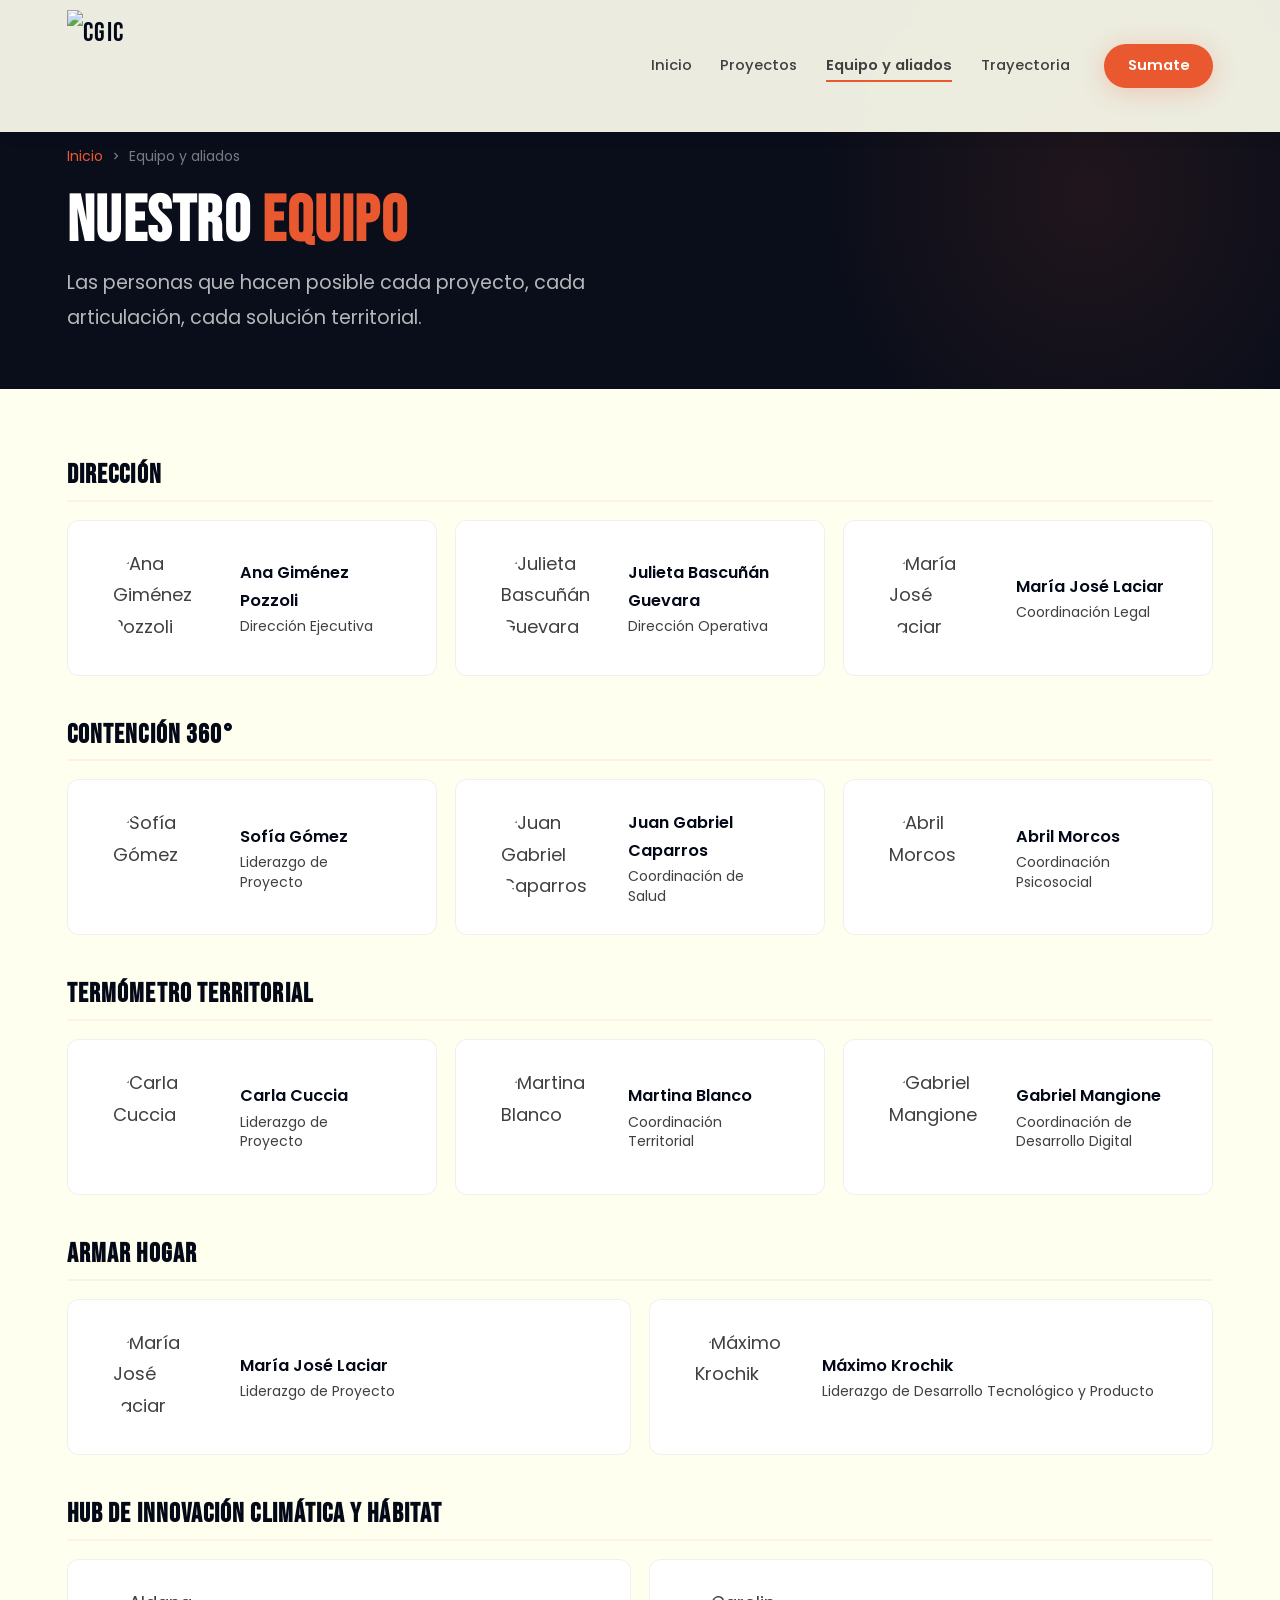
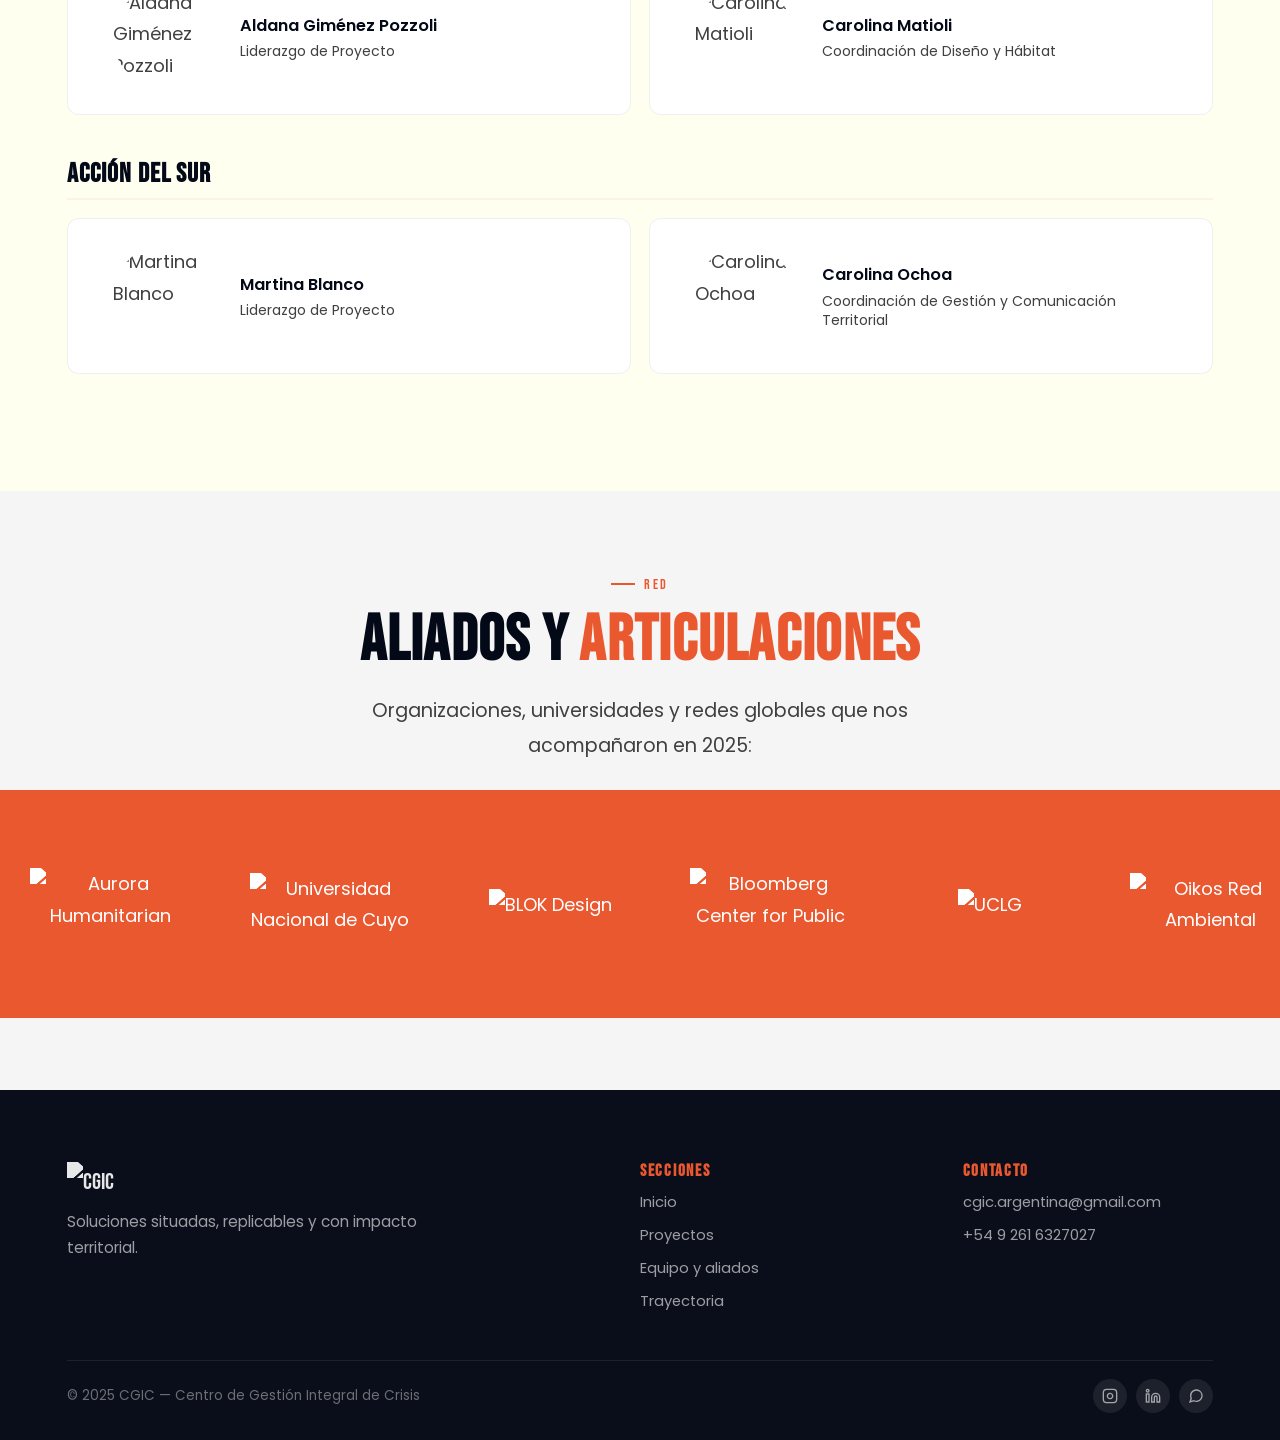
==== equipo.html @ e369bd35 "Add files via upload" ====
<!DOCTYPE html>
<html lang="es">
<head>
  <meta charset="UTF-8">
  <meta name="viewport" content="width=device-width, initial-scale=1.0">
  <title>Equipo y aliados — CGIC</title>
  <meta name="description" content="Conocé al equipo y los aliados del Centro de Gestión Integral de Crisis.">
  <link rel="preconnect" href="https://fonts.googleapis.com">
  <link rel="preconnect" href="https://fonts.gstatic.com" crossorigin>
  <link href="https://fonts.googleapis.com/css2?family=Bebas+Neue&family=Poppins:wght@300;400;500;600;700&display=swap" rel="stylesheet">
  <link rel="stylesheet" href="styles.css">
  <link rel="icon" type="image/png" href="images/Logos -20260402T213253Z-3-001/Logos /Logo CGIC.png">
</head>
<body>
  <div class="preloader" id="preloader"><div class="preloader__spinner"></div></div>
  <div class="mobile-overlay" id="mobile-overlay"></div>

  <!-- NAVBAR -->
  <nav class="navbar scrolled" id="navbar">
    <div class="container navbar__inner">
      <a href="index.html" class="navbar__logo"><img src="images/logo-cgic.png" alt="CGIC" class="navbar__logo-img"></a>
      <div class="navbar__links" id="nav-links">
        <a href="index.html" class="navbar__link">Inicio</a>
        <a href="proyectos.html" class="navbar__link">Proyectos</a>
        <a href="equipo.html" class="navbar__link navbar__link--active">Equipo y aliados</a>
        <a href="trayectoria.html" class="navbar__link">Trayectoria</a>
        <a href="index.html#contacto" class="btn btn--primary btn--sm navbar__cta">Sumate</a>
      </div>
      <button class="navbar__toggle" id="nav-toggle" aria-label="Menú"><span></span><span></span><span></span></button>
    </div>
  </nav>

  <!-- PAGE HERO -->
  <section class="page-hero">
    <div class="container">
      <div class="breadcrumb">
        <a href="index.html">Inicio</a>
        <svg width="12" height="12" viewBox="0 0 24 24" fill="none" stroke="currentColor" stroke-width="2.5"><polyline points="9 18 15 12 9 6"/></svg>
        <span>Equipo y aliados</span>
      </div>
      <h1>Nuestro <span class="accent">equipo</span></h1>
      <p>Las personas que hacen posible cada proyecto, cada articulación, cada solución territorial.</p>
    </div>
  </section>

  <!-- TEAM -->
  <section class="section--compact">
    <div class="container">

      <!-- Dirección -->
      <div class="team-section__group reveal">
        <h3 class="team-section__group-title">Dirección</h3>
        <div class="team-grid">
          <div class="team-card">
            <img src="images/Personas CGIC/Ana GImenez Pozzoli.png" alt="Ana Giménez Pozzoli" class="team-card__photo">
            <div><div class="team-card__name">Ana Giménez Pozzoli</div><div class="team-card__role">Dirección Ejecutiva</div></div>
          </div>
          <div class="team-card">
            <img src="images/Personas CGIC/Julieta Bascuñán.png" alt="Julieta Bascuñán Guevara" class="team-card__photo">
            <div><div class="team-card__name">Julieta Bascuñán Guevara</div><div class="team-card__role">Dirección Operativa</div></div>
          </div>
          <div class="team-card">
            <img src="images/Personas CGIC/María José Laciar.png" alt="María José Laciar" class="team-card__photo">
            <div><div class="team-card__name">María José Laciar</div><div class="team-card__role">Coordinación Legal</div></div>
          </div>
        </div>
      </div>

      <!-- Contención 360° -->
      <div class="team-section__group reveal">
        <h3 class="team-section__group-title">Contención 360°</h3>
        <div class="team-grid">
          <div class="team-card">
            <img src="images/Personas CGIC/Sofía Gomez.png" alt="Sofía Gómez" class="team-card__photo">
            <div><div class="team-card__name">Sofía Gómez</div><div class="team-card__role">Liderazgo de Proyecto</div></div>
          </div>
          <div class="team-card">
            <img src="images/Personas CGIC/Juan Gabriel Caparros.png" alt="Juan Gabriel Caparros" class="team-card__photo">
            <div><div class="team-card__name">Juan Gabriel Caparros</div><div class="team-card__role">Coordinación de Salud</div></div>
          </div>
          <div class="team-card">
            <img src="images/Personas CGIC/Abril Morcos.png" alt="Abril Morcos" class="team-card__photo">
            <div><div class="team-card__name">Abril Morcos</div><div class="team-card__role">Coordinación Psicosocial</div></div>
          </div>
        </div>
      </div>

      <!-- Termómetro territorial -->
      <div class="team-section__group reveal">
        <h3 class="team-section__group-title">Termómetro territorial</h3>
        <div class="team-grid">
          <div class="team-card">
            <img src="images/Personas CGIC/Carla Cuccia.png" alt="Carla Cuccia" class="team-card__photo">
            <div><div class="team-card__name">Carla Cuccia</div><div class="team-card__role">Liderazgo de Proyecto</div></div>
          </div>
          <div class="team-card">
            <img src="images/Personas CGIC/Martina Blanco.png" alt="Martina Blanco" class="team-card__photo">
            <div><div class="team-card__name">Martina Blanco</div><div class="team-card__role">Coordinación Territorial</div></div>
          </div>
          <div class="team-card">
            <img src="images/Personas CGIC/Gabriel Mangione.png" alt="Gabriel Mangione" class="team-card__photo">
            <div><div class="team-card__name">Gabriel Mangione</div><div class="team-card__role">Coordinación de Desarrollo Digital</div></div>
          </div>
        </div>
      </div>

      <!-- Armar hogar -->
      <div class="team-section__group reveal">
        <h3 class="team-section__group-title">Armar hogar</h3>
        <div class="team-grid">
          <div class="team-card">
            <img src="images/Personas CGIC/María José Laciar.png" alt="María José Laciar" class="team-card__photo">
            <div><div class="team-card__name">María José Laciar</div><div class="team-card__role">Liderazgo de Proyecto</div></div>
          </div>
          <div class="team-card">
            <img src="images/Personas CGIC/Máximo Krochik.png" alt="Máximo Krochik" class="team-card__photo">
            <div><div class="team-card__name">Máximo Krochik</div><div class="team-card__role">Liderazgo de Desarrollo Tecnológico y Producto</div></div>
          </div>
        </div>
      </div>

      <!-- Hub de Innovación -->
      <div class="team-section__group reveal">
        <h3 class="team-section__group-title">Hub de Innovación Climática y Hábitat</h3>
        <div class="team-grid">
          <div class="team-card">
            <img src="images/Personas CGIC/Aldana Gimenez.png" alt="Aldana Giménez Pozzoli" class="team-card__photo">
            <div><div class="team-card__name">Aldana Giménez Pozzoli</div><div class="team-card__role">Liderazgo de Proyecto</div></div>
          </div>
          <div class="team-card">
            <img src="images/Personas CGIC/Carolina Matioli.png" alt="Carolina Matioli" class="team-card__photo">
            <div><div class="team-card__name">Carolina Matioli</div><div class="team-card__role">Coordinación de Diseño y Hábitat</div></div>
          </div>
        </div>
      </div>

      <!-- Acción del Sur -->
      <div class="team-section__group reveal">
        <h3 class="team-section__group-title">Acción del Sur</h3>
        <div class="team-grid">
          <div class="team-card">
            <img src="images/Personas CGIC/Martina Blanco.png" alt="Martina Blanco" class="team-card__photo">
            <div><div class="team-card__name">Martina Blanco</div><div class="team-card__role">Liderazgo de Proyecto</div></div>
          </div>
          <div class="team-card">
            <img src="images/Personas CGIC/Carolina Ochoa.png" alt="Carolina Ochoa" class="team-card__photo">
            <div><div class="team-card__name">Carolina Ochoa</div><div class="team-card__role">Coordinación de Gestión y Comunicación Territorial</div></div>
          </div>
        </div>
      </div>
    </div>
  </section>

  <!-- ALLIES -->
  <section class="section--compact section--alt" style="overflow-x: hidden;">
    <div class="container">
      <div class="text-center reveal" style="margin-bottom:var(--space-md)">
        <span class="section-label">Red</span>
        <h2 class="section-title mx-auto">Aliados y <span class="accent">articulaciones</span></h2>
        <p class="section-subtitle mx-auto">Organizaciones, universidades y redes globales que nos acompañaron en 2025:</p>
      </div>
    </div>
    <div class="allies-slider-container">
        <div class="allies-slider-track">
          <!-- ORIGINAL SET -->
          <div class="ally-card">
            <img src="images/org-aurora.png" alt="Aurora Humanitarian Initiative" class="ally-card__logo">
            <span class="ally-card__name">Aurora Humanitarian Initiative</span>
          </div>
          <div class="ally-card">
            <img src="images/org-uncuyo.png" alt="Universidad Nacional de Cuyo" class="ally-card__logo">
            <span class="ally-card__name">UNCUYO</span>
          </div>
          <div class="ally-card">
            <img src="images/org-blok.png" alt="BLOK Design" class="ally-card__logo">
            <span class="ally-card__name">BLOK Design</span>
          </div>
          <div class="ally-card">
            <img src="images/org-bloomberg.png" alt="Bloomberg Center for Public Innovation" class="ally-card__logo">
            <span class="ally-card__name">Bloomberg Center</span>
          </div>
          <div class="ally-card">
            <img src="images/org-uclg.png" alt="UCLG" class="ally-card__logo">
            <span class="ally-card__name">UCLG</span>
          </div>
          <div class="ally-card">
            <img src="images/org-oikos.png" alt="Oikos Red Ambiental" class="ally-card__logo">
            <span class="ally-card__name">Oikos Red Ambiental</span>
          </div>
          <div class="ally-card">
            <img src="images/org-lupa.png" alt="Fundación Lupa" class="ally-card__logo">
            <span class="ally-card__name">Fundación Lupa</span>
          </div>
          <div class="ally-card">
            <img src="images/org-extrabrut.png" alt="Grupo ExtraBrut" class="ally-card__logo">
            <span class="ally-card__name">Grupo ExtraBrut</span>
          </div>
          <div class="ally-card">
            <img src="images/org-steel.png" alt="Escuela de Steel Framing" class="ally-card__logo">
            <span class="ally-card__name">Escuela de Steel Framing</span>
          </div>
          <div class="ally-card">
            <img src="images/org-lujan.png" alt="Luján Sustentable" class="ally-card__logo">
            <span class="ally-card__name">Luján Sustentable</span>
          </div>
          <div class="ally-card">
            <img src="images/org-asuntos-del-sur.png" alt="Asuntos del Sur" class="ally-card__logo">
            <span class="ally-card__name">Asuntos del Sur</span>
          </div>
          <div class="ally-card">
            <img src="images/org-uncongreso.png" alt="Universidad de Congreso" class="ally-card__logo">
            <span class="ally-card__name">Universidad de Congreso</span>
          </div>
          <!-- DUPLICATED SET FOR SEAMLESS SCROLL -->
          <div class="ally-card">
            <img src="images/org-aurora.png" alt="Aurora Humanitarian Initiative" class="ally-card__logo">
            <span class="ally-card__name">Aurora Humanitarian Initiative</span>
          </div>
          <div class="ally-card">
            <img src="images/org-uncuyo.png" alt="Universidad Nacional de Cuyo" class="ally-card__logo">
            <span class="ally-card__name">UNCUYO</span>
          </div>
          <div class="ally-card">
            <img src="images/org-blok.png" alt="BLOK Design" class="ally-card__logo">
            <span class="ally-card__name">BLOK Design</span>
          </div>
          <div class="ally-card">
            <img src="images/org-bloomberg.png" alt="Bloomberg Center for Public Innovation" class="ally-card__logo">
            <span class="ally-card__name">Bloomberg Center</span>
          </div>
          <div class="ally-card">
            <img src="images/org-uclg.png" alt="UCLG" class="ally-card__logo">
            <span class="ally-card__name">UCLG</span>
          </div>
          <div class="ally-card">
            <img src="images/org-oikos.png" alt="Oikos Red Ambiental" class="ally-card__logo">
            <span class="ally-card__name">Oikos Red Ambiental</span>
          </div>
          <div class="ally-card">
            <img src="images/org-lupa.png" alt="Fundación Lupa" class="ally-card__logo">
            <span class="ally-card__name">Fundación Lupa</span>
          </div>
          <div class="ally-card">
            <img src="images/org-extrabrut.png" alt="Grupo ExtraBrut" class="ally-card__logo">
            <span class="ally-card__name">Grupo ExtraBrut</span>
          </div>
          <div class="ally-card">
            <img src="images/org-steel.png" alt="Escuela de Steel Framing" class="ally-card__logo">
            <span class="ally-card__name">Escuela de Steel Framing</span>
          </div>
          <div class="ally-card">
            <img src="images/org-lujan.png" alt="Luján Sustentable" class="ally-card__logo">
            <span class="ally-card__name">Luján Sustentable</span>
          </div>
          <div class="ally-card">
            <img src="images/org-asuntos-del-sur.png" alt="Asuntos del Sur" class="ally-card__logo">
            <span class="ally-card__name">Asuntos del Sur</span>
          </div>
          <div class="ally-card">
            <img src="images/org-uncongreso.png" alt="Universidad de Congreso" class="ally-card__logo">
            <span class="ally-card__name">Universidad de Congreso</span>
          </div>
        </div>
      </div>
  </section>

  <!-- FOOTER -->
  <footer class="footer">
    <div class="container">
      <div class="footer__inner">
        <div class="footer__brand">
          <div class="footer__logo"><img src="images/logo-cgic.png" alt="CGIC" class="footer__logo-img"></div>
          <p class="footer__tagline">Soluciones situadas, replicables y con impacto territorial.</p>
        </div>
        <div>
          <h4 class="footer__section-title">Secciones</h4>
          <div class="footer__links">
            <a href="index.html" class="footer__link">Inicio</a>
            <a href="proyectos.html" class="footer__link">Proyectos</a>
            <a href="equipo.html" class="footer__link">Equipo y aliados</a>
            <a href="trayectoria.html" class="footer__link">Trayectoria</a>
          </div>
        </div>
        <div>
          <h4 class="footer__section-title">Contacto</h4>
          <div class="footer__links">
            <a href="mailto:cgic.argentina@gmail.com" class="footer__link">cgic.argentina@gmail.com</a>
            <a href="https://wa.me/5492616327027" class="footer__link">+54 9 261 6327027</a>
          </div>
        </div>
      </div>
      <div class="footer__bottom">
        <p>© 2025 CGIC — Centro de Gestión Integral de Crisis</p>
        <div class="footer__socials">
          <a href="https://www.instagram.com/cgic.argentina/" target="_blank" rel="noopener" class="footer__social" aria-label="Instagram"><svg width="16" height="16" viewBox="0 0 24 24" fill="none" stroke="currentColor" stroke-width="2"><rect x="2" y="2" width="20" height="20" rx="5"/><path d="M16 11.37A4 4 0 1 1 12.63 8 4 4 0 0 1 16 11.37z"/><line x1="17.5" y1="6.5" x2="17.51" y2="6.5"/></svg></a>
          <a href="https://linkedin.com/company/centro-de-gestion-integral-de-crisis-cgic" target="_blank" rel="noopener" class="footer__social" aria-label="LinkedIn"><svg width="16" height="16" viewBox="0 0 24 24" fill="none" stroke="currentColor" stroke-width="2"><path d="M16 8a6 6 0 0 1 6 6v7h-4v-7a2 2 0 0 0-4 0v7h-4v-7a6 6 0 0 1 6-6z"/><rect x="2" y="9" width="4" height="12"/><circle cx="4" cy="4" r="2"/></svg></a>
          <a href="https://wa.me/5492616327027" target="_blank" rel="noopener" class="footer__social" aria-label="WhatsApp"><svg width="16" height="16" viewBox="0 0 24 24" fill="none" stroke="currentColor" stroke-width="2"><path d="M21 11.5a8.38 8.38 0 0 1-.9 3.8 8.5 8.5 0 0 1-7.6 4.7 8.38 8.38 0 0 1-3.8-.9L3 21l1.9-5.7a8.38 8.38 0 0 1-.9-3.8 8.5 8.5 0 0 1 4.7-7.6 8.38 8.38 0 0 1 3.8-.9h.5a8.48 8.48 0 0 1 8 8v.5z"/></svg></a>
        </div>
      </div>
    </div>
  </footer>

  <button class="back-to-top" id="back-to-top" aria-label="Volver arriba"><svg width="18" height="18" viewBox="0 0 24 24" fill="none" stroke="currentColor" stroke-width="2.5"><polyline points="18 15 12 9 6 15"/></svg></button>
  <script src="scripts.js"></script>
</body>
</html>
---- styles.css ----
/* ============================================
   CGIC — Centro de Gestión Integral de Crisis
   v2 — Compact Multi-Page Design System
   ============================================ */

/* ---------- Custom Properties ---------- */
:root {
  --color-bg: #fffff0;
  --color-bg-sub: #f5f5f5;
  --color-orange: #ea5830;
  --color-title: #040918;
  --color-text: #404041;
  --color-red: #e63a1c;
  --color-dark: #0a0e1a;
  --color-white: #ffffff;
  --color-orange-light: rgba(234, 88, 48, 0.08);
  --color-orange-medium: rgba(234, 88, 48, 0.15);
  --font-heading: 'Bebas Neue', sans-serif;
  --font-body: 'Poppins', sans-serif;
  --space-xs: 0.5rem;
  --space-sm: 1rem;
  --space-md: 1.5rem;
  --space-lg: 2.5rem;
  --space-xl: 4rem;
  --space-2xl: 5rem;
  --ease: cubic-bezier(0.25, 0.46, 0.45, 0.94);
  --t-fast: 0.2s var(--ease);
  --t-base: 0.35s var(--ease);
  --t-slow: 0.6s var(--ease);
  --radius-sm: 6px;
  --radius-md: 12px;
  --radius-lg: 20px;
  --radius-full: 9999px;
  --shadow-sm: 0 2px 8px rgba(4,9,24,.06);
  --shadow-md: 0 4px 20px rgba(4,9,24,.08);
  --shadow-lg: 0 8px 40px rgba(4,9,24,.1);
  --shadow-orange: 0 4px 24px rgba(234,88,48,.25);
}

/* ---------- Reset ---------- */
*,*::before,*::after { margin:0; padding:0; box-sizing:border-box; }

html {
  scroll-behavior: smooth;
  font-size: 18px;          /* ← LARGER base */
  scroll-padding-top: 80px;
}

body {
  font-family: var(--font-body);
  color: var(--color-text);
  background: var(--color-bg);
  line-height: 1.75;
  overflow-x: hidden;
  -webkit-font-smoothing: antialiased;
}

img { max-width:100%; height:auto; display:block; }
a { text-decoration:none; color:inherit; transition: color var(--t-fast); }
ul,ol { list-style:none; }

h1,h2,h3,h4,h5,h6 {
  font-family: var(--font-heading);
  color: var(--color-title);
  line-height: 1.1;
  letter-spacing: 0.02em;
}

/* ---------- Icons (SVG inline) ---------- */
.icon {
  width: 24px;
  height: 24px;
  display: inline-flex;
  align-items: center;
  justify-content: center;
  flex-shrink: 0;
}

.icon svg {
  width: 100%;
  height: 100%;
  fill: none;
  stroke: currentColor;
  stroke-width: 1.8;
  stroke-linecap: round;
  stroke-linejoin: round;
}

.icon--sm { width: 18px; height: 18px; }
.icon--md { width: 24px; height: 24px; }
.icon--lg { width: 32px; height: 32px; }
.icon--xl { width: 40px; height: 40px; }

.icon--filled svg {
  fill: currentColor;
  stroke: none;
}

/* ---------- Layout ---------- */
.container { width:100%; max-width:1200px; margin:0 auto; padding:0 var(--space-md); }
.container--wide { max-width:1400px; }

.section {
  padding: var(--space-2xl) 0;
  position: relative;
}

.section--compact { padding: var(--space-xl) 0; }
.section--alt { background: var(--color-bg-sub); }
.section--dark { background: var(--color-dark); color: var(--color-white); }
.section--dark h2,.section--dark h3,.section--dark h4 { color: var(--color-white); }

.section--orange { background: var(--color-orange); color: var(--color-white); }
.section--orange h2,.section--orange h3,.section--orange h4,.section--orange .section-label { color: var(--color-white); }
.section--orange .section-label::before { background: var(--color-white); }
.section--orange .contact-card {
  background: transparent;
  border-color: rgba(255,255,255,0.3);
  color: var(--color-white);
}
.section--orange .contact-card:hover {
  background: rgba(255,255,255,0.1);
  border-color: rgba(255,255,255,0.6);
  transform: translateY(-2px);
  box-shadow: none;
}
.section--orange .contact-card__icon {
  background: rgba(255,255,255,0.15);
  color: var(--color-white);
}
.section--orange .contact-card__label { color: rgba(255,255,255,0.8); }
.section--orange .contact-card__value { color: var(--color-white); }

.section-label {
  font-family: var(--font-heading);
  font-size: 0.8rem;
  letter-spacing: 0.2em;
  text-transform: uppercase;
  color: var(--color-orange);
  margin-bottom: var(--space-xs);
  display: inline-flex;
  align-items: center;
  gap: 0.5rem;
}

.section-label::before {
  content:'';
  width:24px; height:2px;
  background: var(--color-orange);
}

.section-title {
  font-size: clamp(2.4rem, 5vw, 3.8rem);
  margin-bottom: var(--space-sm);
  max-width: 800px;
}

.section-subtitle {
  font-size: clamp(1.05rem, 1.5vw, 1.2rem);
  color: var(--color-text);
  max-width: 680px;
  line-height: 1.8;
}

.text-center { text-align:center; }
.mx-auto { margin-left:auto; margin-right:auto; }
.accent { color: var(--color-orange); }

/* ---------- Buttons ---------- */
.btn {
  display: inline-flex;
  align-items: center;
  justify-content: center;
  gap: 0.5rem;
  font-family: var(--font-body);
  font-weight: 600;
  font-size: 0.9rem;
  padding: 0.8rem 2rem;
  border-radius: var(--radius-full);
  border: none;
  cursor: pointer;
  transition: all var(--t-base);
  position: relative;
  overflow: hidden;
  white-space: nowrap;
}

.btn::before {
  content:'';
  position:absolute; inset:0;
  background: rgba(255,255,255,.15);
  transform: translateX(-100%);
  transition: transform var(--t-base);
}
.btn:hover::before { transform: translateX(0); }

.btn--primary {
  background: var(--color-orange);
  color: var(--color-white);
  box-shadow: var(--shadow-orange);
}
.btn--primary:hover {
  background: var(--color-red);
  transform: translateY(-2px);
  box-shadow: 0 6px 30px rgba(234,88,48,.35);
}

.btn--outline {
  background: transparent;
  color: var(--color-orange);
  border: 2px solid var(--color-orange);
}
.btn--outline:hover {
  background: var(--color-orange);
  color: var(--color-white);
  transform: translateY(-2px);
}

.btn--dark {
  background: var(--color-dark);
  color: var(--color-white);
}
.btn--dark:hover {
  background: var(--color-title);
  transform: translateY(-2px);
}

.btn--white {
  background: var(--color-white);
  color: var(--color-orange);
}
.btn--white:hover {
  background: var(--color-bg);
  transform: translateY(-2px);
}

.btn--sm { padding: 0.5rem 1.3rem; font-size: 0.82rem; }
.btn--lg { padding: 1rem 2.5rem; font-size: 1rem; }

/* ---------- Navbar ---------- */
.navbar {
  position: fixed;
  top:0; left:0; width:100%;
  z-index:1000;
  padding: 0.4rem 0;
  transition: all var(--t-base);
  background: transparent;
}

.navbar.scrolled {
  background: rgba(255,255,240,.92);
  backdrop-filter: blur(16px);
  -webkit-backdrop-filter: blur(16px);
  box-shadow: 0 1px 20px rgba(4,9,24,.06);
  padding: 0.55rem 0;
}

.navbar__inner {
  display: flex;
  align-items: center;
  justify-content: space-between;
}

.navbar__logo {
  display: flex;
  align-items: center;
  gap: 0.5rem;
  font-family: var(--font-heading);
  font-size: 1.5rem;
  color: var(--color-title);
  letter-spacing: 0.05em;
  z-index: 1001;
}

.navbar__logo-img {
  height: 112px;
  width: auto;
  max-width: 380px;
  object-fit: contain;
  display: block;
  transition: opacity var(--t-fast);
}
.navbar__logo:hover .navbar__logo-img { opacity: .85; }

.navbar__logo-icon {
  width: 36px; height: 36px;
  background: var(--color-orange);
  border-radius: var(--radius-sm);
  display: flex;
  align-items: center;
  justify-content: center;
  color: white;
  font-size: 0.95rem;
  font-weight: 700;
}

.navbar__links {
  display: flex;
  align-items: center;
  gap: 1.6rem;
}

.navbar__link {
  font-family: var(--font-body);
  font-size: 0.82rem;
  font-weight: 500;
  color: var(--color-white);
  position: relative;
  padding: 0.2rem 0;
}

/* Links y toggle oscuros cuando el navbar está scrolled (fondo claro) */
.navbar.scrolled .navbar__link {
  color: var(--color-text);
}

/* Toggle hamburguesa blanco sobre hero */
.navbar__toggle span {
  background: var(--color-white);
}
.navbar.scrolled .navbar__toggle span {
  background: var(--color-title);
}

.navbar__link::after {
  content:'';
  position:absolute; bottom:0; left:0;
  width:0; height:2px;
  background: var(--color-orange);
  transition: width var(--t-base);
}
.navbar__link:hover { color: var(--color-orange); }
.navbar__link:hover::after { width:100%; }

.navbar__link--active {
  color: var(--color-orange);
  font-weight: 600;
}
.navbar__link--active::after {
  width: 100%;
}

.navbar__cta { margin-left: 0.3rem; }

.navbar__toggle {
  display: none;
  flex-direction: column;
  gap: 5px;
  cursor: pointer;
  z-index: 1001;
  background: none;
  border: none;
  padding: 4px;
}

.navbar__toggle span {
  width: 26px; height: 2.5px;
  border-radius: 2px;
  transition: all var(--t-base);
  transform-origin: center;
}

.navbar__toggle.active span:nth-child(1) { transform: rotate(45deg) translate(5px,5px); }
.navbar__toggle.active span:nth-child(2) { opacity:0; }
.navbar__toggle.active span:nth-child(3) { transform: rotate(-45deg) translate(5px,-5px); }

/* ---------- Hero ---------- */
.hero {
  min-height: 92vh;
  display: flex;
  align-items: center;
  position: relative;
  padding-top: 70px;
  padding-bottom: 2rem;
  overflow: hidden;
  background: var(--color-dark);
}

/* -- Hero slider -- */
.hero__slider {
  position: absolute; inset:0; z-index:0;
}

.hero__slide {
  position: absolute; inset:0;
  opacity: 0;
  transition: opacity 1s ease-in-out;
}

.hero__slide--active {
  opacity: 1;
}

.hero__slide-img {
  width: 100%; height: 100%;
  object-fit: cover;
  opacity: .72;
}

/* Overlay sobre cada slide */
.hero__slider::after {
  content:'';
  position:absolute; inset:0;
  background: linear-gradient(135deg,rgba(4,9,24,.82) 0%,rgba(4,9,24,.55) 50%,rgba(234,88,48,.18) 100%);
  z-index:1;
  pointer-events:none;
}

/* Botones de flecha */
.hero__slider-btn {
  position: absolute;
  top: 50%;
  transform: translateY(-50%);
  z-index: 3;
  background: rgba(255,255,255,.12);
  border: 1px solid rgba(255,255,255,.25);
  color: #fff;
  width: 44px; height: 44px;
  border-radius: 50%;
  display: flex;
  align-items: center;
  justify-content: center;
  cursor: pointer;
  transition: all var(--t-base);
  backdrop-filter: blur(8px);
}
.hero__slider-btn:hover {
  background: var(--color-orange);
  border-color: var(--color-orange);
  transform: translateY(-50%) scale(1.08);
}
.hero__slider-btn--prev { left: 1.5rem; }
.hero__slider-btn--next { right: 1.5rem; }

/* Dots */
.hero__slider-dots {
  position: absolute;
  bottom: 4.5rem;
  left: 50%;
  transform: translateX(-50%);
  z-index: 3;
  display: flex;
  gap: 0.5rem;
}

.hero__slider-dot {
  width: 8px; height: 8px;
  border-radius: 50%;
  border: none;
  background: rgba(255,255,255,.4);
  cursor: pointer;
  transition: all var(--t-base);
  padding: 0;
}
.hero__slider-dot--active {
  background: var(--color-orange);
  width: 24px;
  border-radius: 4px;
}
.hero__slider-dot:hover { background: rgba(255,255,255,.8); }

.hero__mesh {
  position:absolute; inset:0; z-index:0;
  opacity:.35;
  background:
    radial-gradient(ellipse at 20% 80%, rgba(234,88,48,.4) 0%, transparent 50%),
    radial-gradient(ellipse at 80% 20%, rgba(230,58,28,.3) 0%, transparent 50%);
  animation: meshFloat 12s ease-in-out infinite alternate;
}

@keyframes meshFloat {
  0%   { transform: scale(1) translate(0,0); }
  100% { transform: scale(1.05) translate(-1%,1%); }
}

.hero__content { position:relative; z-index:2; max-width:780px; }

.hero__tag {
  display: inline-flex;
  align-items: center;
  gap: 0.5rem;
  background: rgba(234,88,48,.15);
  border: 1px solid rgba(234,88,48,.3);
  border-radius: var(--radius-full);
  padding: 0.35rem 1.1rem;
  font-size: 0.78rem;
  font-weight: 500;
  color: var(--color-orange);
  margin-bottom: var(--space-md);
  backdrop-filter: blur(8px);
}

.hero__tag-dot {
  width:6px; height:6px;
  background: var(--color-orange);
  border-radius:50%;
  animation: pulse 2s ease-in-out infinite;
}

@keyframes pulse {
  0%,100% { opacity:1; transform:scale(1); }
  50%     { opacity:.5; transform:scale(1.4); }
}

.hero__title {
  font-size: clamp(2.8rem, 6vw, 4.8rem);
  color: var(--color-white);
  line-height: 1.05;
  margin-bottom: var(--space-xs);
}

.hero__title .highlight { color: var(--color-orange); }

.hero__tagline {
  font-family: var(--font-body);
  font-size: clamp(1.3rem, 2.5vw, 1.8rem);
  color: rgba(255,255,255,.65);
  font-weight: 300;
  letter-spacing: 0.01em;
  margin-bottom: var(--space-md);
  line-height: 1.4;
}

.hero__subtitle {
  font-size: clamp(0.92rem, 1.5vw, 1.05rem);
  color: rgba(255,255,255,.6);
  max-width: 560px;
  margin-bottom: var(--space-lg);
  line-height: 1.75;
  font-weight: 300;
}

.hero__actions { display:flex; gap:var(--space-sm); flex-wrap:wrap; }

.hero__scroll-cue {
  position:absolute; bottom:2rem; left:50%; transform:translateX(-50%);
  z-index:2;
  display:flex; flex-direction:column; align-items:center; gap:.5rem;
  color: rgba(255,255,255,.45);
  font-size:.7rem;
  letter-spacing:.1em;
  text-transform:uppercase;
  animation: scrollBounce 2.5s ease-in-out infinite;
}
.hero__scroll-cue .line { width:1px; height:36px; background:linear-gradient(to bottom,rgba(234,88,48,.8),transparent); }

@keyframes scrollBounce {
  0%,100% { transform:translateX(-50%) translateY(0); }
  50%     { transform:translateX(-50%) translateY(8px); }
}

/* ---------- About (compact 2-col) ---------- */
.about__grid {
  display:grid;
  grid-template-columns: 1fr 1fr;
  gap: var(--space-xl);
  align-items: center;
}

.about__content { max-width:540px; }

.about__text {
  margin-bottom: var(--space-sm);
  font-size: 1.05rem;
  line-height: 1.85;
}

.about__visual { position:relative; }

.about__image-wrapper {
  border-radius: var(--radius-lg);
  overflow:hidden;
  box-shadow: var(--shadow-lg);
}

.about__image-wrapper img {
  width:100%; height:360px;
  object-fit:cover;
  transition: transform var(--t-slow);
}
.about__image-wrapper:hover img { transform:scale(1.03); }

.about__accent-shape {
  position:absolute;
  width:100px; height:100px;
  border-radius:var(--radius-lg);
  background:var(--color-orange);
  opacity:.1;
  bottom:-16px; right:-16px;
  z-index:-1;
}

/* ---------- Stats row ---------- */
.stats-row {
  display:grid;
  grid-template-columns: repeat(3, 1fr);
  gap: var(--space-md);
}

.stat-card {
  background:var(--color-white);
  border-radius:var(--radius-lg);
  padding: var(--space-md) var(--space-lg);
  text-align:center;
  border:1px solid rgba(234,88,48,.08);
  transition: all var(--t-base);
}
.stat-card:hover { transform:translateY(-3px); box-shadow:var(--shadow-md); border-color:rgba(234,88,48,.2); }

.stat-card__icon {
  width:40px; height:40px;
  margin:0 auto var(--space-xs);
  color: var(--color-orange);
}

.stat-card__number {
  font-family:var(--font-heading);
  font-size: clamp(2.2rem, 4vw, 3.2rem);
  color:var(--color-orange);
  line-height:1;
  margin-bottom: 0.25rem;
}

.stat-card__text {
  font-size: 0.88rem;
  line-height:1.6;
}

/* ---------- Purpose banner ---------- */
.purpose {
  background: var(--color-dark);
  color: var(--color-white);
  text-align: center;
  padding: var(--space-2xl) 0;
  position: relative;
  overflow: hidden;
}

.purpose::before {
  content:'';
  position:absolute;
  top:-50%; left:-10%;
  width:60%; height:200%;
  background:radial-gradient(ellipse,rgba(234,88,48,.08),transparent 60%);
  pointer-events:none;
}

.purpose__text {
  font-size: clamp(1.2rem, 2.2vw, 1.55rem);
  font-weight: 300;
  max-width: 800px;
  margin: 0 auto;
  line-height: 1.8;
  position: relative;
  z-index: 1;
}

.purpose__text strong { color:var(--color-orange); font-weight:600; }
.purpose h2 { color:var(--color-white); }

/* ---------- Values grid (compact) ---------- */
.values-grid {
  display:grid;
  grid-template-columns: repeat(5, 1fr);
  gap:var(--space-sm);
}

.value-card {
  padding: var(--space-lg) var(--space-lg);
  border-radius:var(--radius-lg);
  background:var(--color-white);
  border:1px solid rgba(4,9,24,.06);
  transition: all var(--t-base);
  text-align:center;
  min-height: 420px;
  display: flex;
  flex-direction: column;
  justify-content: center;
  align-items: center;
}
.value-card:hover { transform:translateY(-3px); box-shadow:var(--shadow-md); border-color:rgba(234,88,48,.15); }

.value-card__icon {
  width:120px; height:120px;
  border-radius:var(--radius-md);
  background:var(--color-orange-light);
  display:flex;
  align-items:center;
  justify-content:center;
  margin:0 auto var(--space-md);
  color:var(--color-orange);
  transition: background var(--t-base);
}
.value-card:hover .value-card__icon { background:var(--color-orange-medium); }

.value-card__icon--img {
  background:transparent;
  width:140px; height:140px;
  border-radius:0;
}
.value-card__icon--img img {
  width:100%; height:100%;
  object-fit:contain;
}
.value-card:hover .value-card__icon--img { background:transparent; }

.value-card__title {
  font-family:var(--font-heading);
  font-size:1.15rem;
  color:var(--color-title);
  margin-bottom: 0.3rem;
  letter-spacing:.04em;
}

.value-card__text {
  font-size:.82rem;
  line-height:1.65;
}

/* ---------- Approach phases (compact horizontal) ---------- */
.approach__phases {
  display:grid;
  grid-template-columns: repeat(3, 1fr);
  gap:var(--space-md);
}

.phase {
  text-align:center;
  padding:var(--space-md);
  position:relative;
}

.phase__icon {
  width:56px; height:56px;
  border-radius:50%;
  background:var(--color-orange);
  display:flex;
  align-items:center;
  justify-content:center;
  margin:0 auto var(--space-xs);
  color:white;
  box-shadow:var(--shadow-orange);
  transition:transform var(--t-base);
}
.phase:hover .phase__icon { transform:scale(1.1); }

.phase__title {
  font-family:var(--font-heading);
  font-size:1.5rem;
  color:var(--color-title);
  margin-bottom: 0.2rem;
}
.phase__subtitle { font-size:.88rem; font-style:italic; }

.phase:not(:last-child)::after {
  content:'';
  position:absolute;
  top:28px; right:-12%;
  width:24%;
  height:2px;
  background:linear-gradient(to right,var(--color-orange),transparent);
  opacity:.3;
}

/* ---------- Impact row ---------- */
.impact { background:var(--color-dark); color:var(--color-white); }

.impact-grid {
  display:grid;
  grid-template-columns: repeat(4, 1fr);
  gap:var(--space-md);
}

.impact-item { text-align:center; padding:var(--space-md); position:relative; }

.impact-item__number {
  font-family:var(--font-heading);
  font-size: clamp(2.6rem, 5vw, 4.2rem);
  color:var(--color-orange);
  line-height:1;
  margin-bottom: 0.2rem;
}

.impact-item__label { font-size:.9rem; color:rgba(255,255,255,.7); line-height:1.5; }

.impact-item::after {
  content:'';
  position:absolute;
  top:20%; right:0;
  width:1px; height:60%;
  background:rgba(255,255,255,.1);
}
.impact-item:last-child::after { display:none; }

/* ---------- Differential banner ---------- */
.differential {
  background: linear-gradient(135deg, var(--color-orange) 0%, var(--color-red) 100%);
  color: var(--color-white);
  text-align: center;
  padding: var(--space-xl) 0;
  position:relative;
  overflow:hidden;
}

.differential::before {
  content:'';
  position:absolute; inset:0;
  background:url("data:image/svg+xml,%3Csvg width='60' height='60' viewBox='0 0 60 60' xmlns='http://www.w3.org/2000/svg'%3E%3Cg fill='none' fill-rule='evenodd'%3E%3Cg fill='%23ffffff' fill-opacity='0.05'%3E%3Cpath d='M36 34v-4h-2v4h-4v2h4v4h2v-4h4v-2h-4zm0-30V0h-2v4h-4v2h4v4h2V6h4V4h-4zM6 34v-4H4v4H0v2h4v4h2v-4h4v-2H6zM6 4V0H4v4H0v2h4v4h2V6h4V4H6z'/%3E%3C/g%3E%3C/g%3E%3C/svg%3E");
  pointer-events:none;
}

.differential h2 { color:var(--color-white); }

.differential__text {
  font-size: clamp(1.05rem, 1.8vw, 1.3rem);
  max-width: 700px;
  margin:0 auto;
  line-height:1.8;
  font-weight:300;
  position:relative;
  z-index:1;
}

/* ---------- Action plans (compact) ---------- */
.action-plans {
  display:grid;
  grid-template-columns: 1fr 1fr;
  gap:var(--space-md);
}

.action-plan {
  padding:var(--space-md) var(--space-lg);
  border-radius:var(--radius-lg);
  background:var(--color-white);
  border:1px solid rgba(4,9,24,.06);
  transition: all var(--t-base);
  position:relative;
  overflow:hidden;
}

.action-plan::before {
  content:'';
  position:absolute;
  top:0; left:0;
  width:4px; height:100%;
  background:var(--color-orange);
}
.action-plan:hover { box-shadow:var(--shadow-md); transform:translateY(-2px); }

.action-plan__header {
  display:flex;
  align-items:center;
  gap:var(--space-sm);
  margin-bottom:var(--space-xs);
}

.action-plan__icon {
  width:36px; height:36px;
  color:var(--color-orange);
  flex-shrink:0;
}

.action-plan__title {
  font-family:var(--font-heading);
  font-size:1.3rem;
  color:var(--color-title);
  letter-spacing:.04em;
}

.action-plan__text { font-size:.92rem; line-height:1.7; }

/* ---------- CTA Section ---------- */
.cta {
  background:linear-gradient(135deg, var(--color-dark) 0%, #151b30 100%);
  color:var(--color-white);
  position:relative;
  overflow:hidden;
}

.cta::before {
  content:'';
  position:absolute;
  top:-100px; right:-100px;
  width:400px; height:400px;
  border-radius:50%;
  background:radial-gradient(circle,rgba(234,88,48,.15),transparent 60%);
  pointer-events:none;
}

.cta__grid {
  display:grid;
  grid-template-columns: 1fr 1fr;
  gap:var(--space-xl);
  align-items:center;
}
.cta h2 { color:var(--color-white); }

.cta__list { display:grid; gap:var(--space-sm); margin-top:var(--space-md); }

.cta__item {
  display:flex;
  align-items:center;
  gap:var(--space-sm);
  font-size:1rem;
  color:rgba(255,255,255,.85);
}

.cta__item-icon {
  width:36px; height:36px;
  border-radius:50%;
  background:rgba(234,88,48,.2);
  display:flex;
  align-items:center;
  justify-content:center;
  color:var(--color-orange);
  flex-shrink:0;
}

.cta__form {
  background:rgba(255,255,255,.05);
  border:1px solid rgba(255,255,255,.1);
  border-radius:var(--radius-lg);
  padding:var(--space-lg);
  backdrop-filter:blur(10px);
}

.cta__form h3 { color:var(--color-white); font-size:1.5rem; margin-bottom:var(--space-md); }

.form-group { margin-bottom:var(--space-sm); }
.form-group label { display:block; font-size:.78rem; font-weight:500; color:rgba(255,255,255,.6); margin-bottom:.25rem; }

.form-group input,
.form-group textarea,
.form-group select {
  width:100%;
  padding:.7rem 1rem;
  background:rgba(255,255,255,.08);
  border:1px solid rgba(255,255,255,.15);
  border-radius:var(--radius-sm);
  color:var(--color-white);
  font-family:var(--font-body);
  font-size:.88rem;
  transition:border-color var(--t-fast);
}

.form-group input::placeholder,
.form-group textarea::placeholder { color:rgba(255,255,255,.3); }

.form-group input:focus,
.form-group textarea:focus,
.form-group select:focus { outline:none; border-color:var(--color-orange); }

.form-group textarea { resize:vertical; min-height:80px; }
.form-group select option { background:var(--color-dark); }

/* ---------- Contact row ---------- */
.contact-grid {
  display:grid;
  grid-template-columns: repeat(4, 1fr);
  gap:var(--space-sm);
}

.contact-card {
  display:flex;
  align-items:center;
  gap:var(--space-xs);
  padding:var(--space-xs) var(--space-sm);
  background: var(--color-white);
  border-radius:var(--radius-md);
  border:1px solid rgba(4,9,24,.06);
  transition:all var(--t-base);
}

.contact-card:hover { border-color:var(--color-orange); box-shadow:var(--shadow-sm); transform:translateY(-2px); }

.contact-card__icon {
  width:44px; height:44px;
  border-radius:50%;
  background:var(--color-orange-light);
  display:flex;
  align-items:center;
  justify-content:center;
  flex-shrink:0;
  color:var(--color-orange);
  transition:all var(--t-base);
}
.contact-card:hover .contact-card__icon { background:var(--color-orange); color:white; }

.contact-card__label { font-size:.75rem; color:var(--color-text); opacity:.6; margin-bottom:.1rem; }
.contact-card__value { font-size:.85rem; font-weight:500; color:var(--color-title); }

/* ---------- Footer ---------- */
.footer {
  background:var(--color-dark);
  color:var(--color-white);
  padding:var(--space-xl) 0 var(--space-md);
}

.footer__inner {
  display:grid;
  grid-template-columns: 2fr 1fr 1fr;
  gap:var(--space-xl);
  margin-bottom:var(--space-lg);
}

.footer__brand { max-width:350px; }

.footer__logo {
  display:flex; align-items:center; gap:.5rem;
  font-family:var(--font-heading);
  font-size:1.3rem;
  color:var(--color-white);
  margin-bottom:var(--space-xs);
}

.footer__logo-img {
  height: 38px;
  width: auto;
  max-width: 140px;
  object-fit: contain;
  display: block;
  /* Logos oscuros sobre fondo oscuro: aplicar filtro para hacerlos visibles */
  filter: brightness(0) invert(1);
  opacity: .9;
  transition: opacity var(--t-fast);
}
.footer__logo:hover .footer__logo-img { opacity: 1; }

.footer__logo-icon {
  width:32px; height:32px;
  background:var(--color-orange);
  border-radius:var(--radius-sm);
  display:flex;
  align-items:center;
  justify-content:center;
  font-size:.85rem;
  font-weight:700;
}

.footer__tagline { font-size:.85rem; color:rgba(255,255,255,.6); line-height:1.7; }

.footer__section-title {
  font-family:var(--font-heading);
  font-size:.95rem;
  letter-spacing:.1em;
  margin-bottom:var(--space-xs);
  color:var(--color-orange);
}

.footer__links { display:flex; flex-direction:column; gap:.4rem; }

.footer__link { font-size:.82rem; color:rgba(255,255,255,.6); transition:all var(--t-fast); }
.footer__link:hover { color:var(--color-orange); padding-left:.25rem; }

.footer__bottom {
  border-top:1px solid rgba(255,255,255,.08);
  padding-top:var(--space-sm);
  display:flex;
  justify-content:space-between;
  align-items:center;
  font-size:.75rem;
  color:rgba(255,255,255,.4);
}

.footer__socials { display:flex; gap:var(--space-xs); }

.footer__social {
  width:34px; height:34px;
  border-radius:50%;
  background:rgba(255,255,255,.08);
  display:flex;
  align-items:center;
  justify-content:center;
  color:rgba(255,255,255,.6);
  transition:all var(--t-base);
}
.footer__social:hover { background:var(--color-orange); color:white; transform:translateY(-2px); }

/* ======================================================
   SUB-PAGES: Projects, Team, Achievements
   ====================================================== */

/* ---------- Page hero (smaller) ---------- */
.page-hero {
  background:var(--color-dark);
  color:var(--color-white);
  padding:8rem 0 3rem;
  position:relative;
  overflow:hidden;
}

.page-hero::before {
  content:'';
  position:absolute;
  top:-40%; right:-10%;
  width:50%; height:180%;
  background:radial-gradient(ellipse,rgba(234,88,48,.1),transparent 60%);
  pointer-events:none;
}

.page-hero h1 {
  font-size: clamp(2.8rem, 5vw, 4.5rem);
  color:var(--color-white);
  margin-bottom:var(--space-xs);
}

.page-hero p {
  font-size: clamp(1rem, 1.5vw, 1.2rem);
  color:rgba(255,255,255,.7);
  max-width:600px;
  line-height:1.8;
}

/* ---------- Breadcrumb ---------- */
.breadcrumb {
  font-size:.78rem;
  color:rgba(255,255,255,.45);
  margin-bottom:var(--space-sm);
  display:flex;
  align-items:center;
  gap:.4rem;
}

.breadcrumb a { color:var(--color-orange); }
.breadcrumb a:hover { text-decoration:underline; }

/* ---------- Line category (projects page) ---------- */
.line-category { margin-bottom:var(--space-lg); }

.line-category__header {
  display:flex;
  align-items:center;
  gap:var(--space-sm);
  margin-bottom:var(--space-sm);
  padding-bottom:var(--space-xs);
  border-bottom:2px solid var(--color-orange-light);
}

.line-category__icon {
  width:40px; height:40px;
  border-radius:var(--radius-md);
  background:var(--color-orange);
  display:flex;
  align-items:center;
  justify-content:center;
  color:white;
  flex-shrink:0;
}

.line-category__title {
  font-family:var(--font-heading);
  font-size:1.5rem;
  color:var(--color-title);
  letter-spacing:.04em;
}

.line-category__desc { font-size:.88rem; }

.projects-grid {
  display:grid;
  grid-template-columns: repeat(auto-fit, minmax(300px, 1fr));
  gap:var(--space-sm);
}

.project-card {
  background:var(--color-white);
  border-radius:var(--radius-lg);
  padding:var(--space-md) var(--space-lg);
  border:1px solid rgba(4,9,24,.06);
  transition:all var(--t-base);
}
.project-card:hover { box-shadow:var(--shadow-md); transform:translateY(-2px); border-color:rgba(234,88,48,.15); }

.project-card__badge {
  display:inline-flex;
  align-items:center;
  gap:.25rem;
  font-size:.68rem;
  font-weight:600;
  letter-spacing:.08em;
  text-transform:uppercase;
  padding:.2rem .65rem;
  border-radius:var(--radius-full);
  margin-bottom:var(--space-xs);
}

.project-card__badge--active { background:var(--color-orange-light); color:var(--color-orange); }
.project-card__badge--live { background:rgba(230,58,28,.1); color:var(--color-red); }

.project-card__badge-dot {
  width:5px; height:5px;
  border-radius:50%;
  background:currentColor;
}
.project-card__badge--live .project-card__badge-dot { animation:pulse 2s infinite; }

.project-card__title {
  font-family:var(--font-heading);
  font-size:1.15rem;
  color:var(--color-title);
  margin-bottom:.25rem;
  letter-spacing:.03em;
}

.project-card__text { font-size:.85rem; line-height:1.7; }

/* Project logo inside card */
.project-card__logo-wrap {
  height: 72px;
  display: flex;
  align-items: center;
  justify-content: flex-start;
  margin-bottom: var(--space-xs);
  padding: 0.25rem 0;
}

.project-card__logo {
  max-height: 72px;
  max-width: 180px;
  width: auto;
  height: auto;
  object-fit: contain;
  display: block;
}

.lines-legend {
  display: grid;
  grid-template-columns: 1fr 1fr;
  gap: var(--space-md);
  margin-bottom: var(--space-lg);
  padding: var(--space-lg) 0;
  border-bottom: 1px solid rgba(4,9,24,.1);
}

@media (max-width: 768px) {
  .lines-legend {
    grid-template-columns: 1fr;
  }
}

.legend-item {
  display: flex;
  align-items: flex-start;
  gap: 1rem;
  font-size: 1.05rem;
  background: var(--color-white);
  padding: var(--space-md) var(--space-lg);
  border-radius: var(--radius-lg);
  box-shadow: var(--shadow-sm);
  border: 1px solid rgba(4,9,24,.05);
  border-left: 5px solid transparent;
  transition: transform 0.3s ease, box-shadow 0.3s ease;
}

.legend-item:hover {
  transform: translateY(-4px);
  box-shadow: var(--shadow-md);
}

.legend-item--active {
  border-left-color: var(--color-orange);
}

.legend-item--live {
  border-left-color: var(--color-red);
}

.legend-item strong {
  display: block;
  font-family: var(--font-heading);
  font-size: 1.8rem;
  color: var(--color-title);
  margin-bottom: 0.1rem;
  letter-spacing: 0.03em;
}

.legend-item div {
  line-height: 1.6;
  opacity: 0.9;
}

.legend-dot-wrapper {
  margin-top: 0.6rem;
  flex-shrink: 0;
}

.legend-dot { width: 14px; height: 14px; border-radius: 50%; display: block; }
.legend-dot--active { background: var(--color-orange); box-shadow: 0 0 10px rgba(234,88,48,0.4); }
.legend-dot--live { background: var(--color-red); animation: pulse 2s infinite; box-shadow: 0 0 10px rgba(230,58,28,0.4); }

/* ---------- Team (team page) ---------- */
.team-section__group { margin-bottom:var(--space-lg); }

.team-section__group-title {
  font-family:var(--font-heading);
  font-size:1.5rem;
  color:var(--color-title);
  margin-bottom:var(--space-sm);
  letter-spacing:.04em;
  padding-bottom:var(--space-xs);
  border-bottom:2px solid var(--color-orange-light);
}

.team-grid {
  display:grid;
  grid-template-columns: repeat(auto-fit, minmax(260px, 1fr));
  gap:var(--space-sm);
}

.team-card {
  display:flex;
  align-items:center;
  gap:var(--space-md);
  padding:var(--space-md) var(--space-lg);
  background:var(--color-white);
  border-radius:var(--radius-md);
  border:1px solid rgba(4,9,24,.06);
  transition:all var(--t-base);
}
.team-card:hover { box-shadow:var(--shadow-sm); border-color:rgba(234,88,48,.15); transform:translateY(-2px); }

.team-card__photo {
  width:100px;
  height:100px;
  border-radius:50%;
  object-fit:cover;
  display:block;
  flex-shrink:0;
}

.team-card__avatar {
  width:44px; height:44px;
  border-radius:50%;
  background:linear-gradient(135deg,var(--color-orange),var(--color-red));
  display:flex;
  align-items:center;
  justify-content:center;
  color:white;
  font-family:var(--font-heading);
  font-size:1rem;
  flex-shrink:0;
}

.team-card__name { font-weight:600; font-size:.9rem; color:var(--color-title); margin-bottom:.1rem; }
.team-card__role { font-size:.78rem; color:var(--color-text); line-height:1.4; }

/* ---------- Allies Slider (Continuous animation) ---------- */
.allies-slider-container {
  overflow: hidden;
  width: 100%;
  position: relative;
  background: var(--color-orange);
  padding: 3rem 0;
  display: flex;
}

.allies-slider-track {
  display: flex;
  width: fit-content;
  animation: scroll-allies 48s linear infinite;
}

.allies-slider-track:hover {
  animation-play-state: paused;
}

@keyframes scroll-allies {
  0% { transform: translateX(0); }
  100% { transform: translateX(-50%); }
}

.ally-card {
  display: flex;
  flex-direction: column;
  align-items: center;
  justify-content: center;
  gap: 0.6rem;
  padding: var(--space-sm) var(--space-md);
  border: none;
  transition: transform var(--t-base);
  min-height: 120px;
  width: 220px;
  flex-shrink: 0;
  text-align: center;
}
.ally-card:hover {
  transform: scale(1.15);
  z-index: 10;
}

.ally-card__logo {
  max-height: 72px;
  max-width: 160px;
  width: auto;
  height: auto;
  object-fit: contain;
  display: block;
  filter: brightness(0) invert(1);
}

.ally-card__name {
  font-size: 0.72rem;
  font-weight: 600;
  color: rgba(255,255,255,0.85);
  line-height: 1.35;
  letter-spacing: 0.02em;
  display: none;
}

/* ---------- Achievements (achievements page) ---------- */
.achievements-list { 
  display:grid; 
  gap:var(--space-md); 
  position:relative; 
}

.achievements-list::before {
  content: '';
  position: absolute;
  top: 10px;
  bottom: 0;
  left: 21px;
  width: 2px;
  background: rgba(234,88,48,.2);
  z-index: 0;
}

.achievement {
  display:grid;
  grid-template-columns: 42px 1fr;
  gap:var(--space-md);
  align-items:start;
  position:relative;
  z-index: 1;
}

.achievement__content {
  background:var(--color-white);
  padding:var(--space-md) var(--space-lg);
  border-radius:var(--radius-lg);
  border:1px solid rgba(4,9,24,.06);
  transition:all var(--t-base);
}
.achievement:hover .achievement__content { box-shadow:var(--shadow-sm); border-color:rgba(234,88,48,.15); }

.achievement__icon {
  width:42px; height:42px;
  border-radius:50%;
  background:var(--color-bg);
  box-shadow: 0 0 0 4px var(--color-bg);
  border: 2px solid var(--color-orange);
  display:flex;
  align-items:center;
  justify-content:center;
  color:var(--color-orange);
  flex-shrink:0;
  margin-top:.15rem;
}

.achievement__title {
  font-family:var(--font-heading);
  font-size:1.1rem;
  color:var(--color-title);
  margin-bottom:.2rem;
  letter-spacing:.03em;
}

.achievement__text { font-size:.88rem; line-height:1.7; }

/* ---------- Reports ---------- */
.reports-grid {
  display:grid;
  grid-template-columns: repeat(auto-fit, minmax(300px, 1fr));
  gap:var(--space-sm);
}

.report-card {
  background:var(--color-white);
  border-radius:var(--radius-lg);
  padding:var(--space-md) var(--space-lg);
  border:1px solid rgba(4,9,24,.06);
  transition:all var(--t-base);
}
.report-card:hover { box-shadow:var(--shadow-md); transform:translateY(-2px); }

.report-card__title {
  font-family:var(--font-heading);
  font-size:1.15rem;
  color:var(--color-title);
  margin-bottom:var(--space-xs);
  letter-spacing:.03em;
}

.report-card__links { display:flex; flex-direction:column; gap:.35rem; }

.report-card__link {
  display:inline-flex;
  align-items:center;
  gap:.4rem;
  font-size:.82rem;
  color:var(--color-orange);
  font-weight:500;
  padding:.3rem 0;
  transition:all var(--t-fast);
}
.report-card__link:hover { color:var(--color-red); padding-left:.5rem; }
.report-card__link .icon { width:14px; height:14px; }

/* ---------- Images section ---------- */
.images-grid {
  display:grid;
  grid-template-columns: repeat(3, 1fr);
  gap:var(--space-sm);
}

.image-card {
  border-radius:var(--radius-lg);
  overflow:hidden;
  position:relative;
  cursor:pointer;
  height:260px;
}

.image-card img { width:100%; height:100%; object-fit:cover; transition:transform var(--t-slow); }
.image-card:hover img { transform:scale(1.05); }

.image-card__overlay {
  position:absolute;
  bottom:0; left:0; right:0;
  padding:var(--space-sm);
  background:linear-gradient(to top,rgba(4,9,24,.85),transparent);
  color:white;
  transform:translateY(30%);
  opacity:0;
  transition:all var(--t-base);
}
.image-card:hover .image-card__overlay { transform:translateY(0); opacity:1; }

.image-card__caption { font-size:.82rem; font-weight:500; margin-bottom:.15rem; }
.image-card__source { font-size:.7rem; opacity:.7; }

/* ---------- Scroll Reveal ---------- */
.reveal { opacity:0; transform:translateY(25px); transition: opacity .7s var(--ease), transform .7s var(--ease); }
.reveal.visible { opacity:1; transform:translateY(0); }

.reveal-left  { opacity:0; transform:translateX(-30px); transition: opacity .7s var(--ease), transform .7s var(--ease); }
.reveal-left.visible  { opacity:1; transform:translateX(0); }

.reveal-right { opacity:0; transform:translateX(30px); transition: opacity .7s var(--ease), transform .7s var(--ease); }
.reveal-right.visible { opacity:1; transform:translateX(0); }

.stagger-children > * { opacity:0; transform:translateY(15px); transition: opacity .5s var(--ease), transform .5s var(--ease); }
.stagger-children.visible > *:nth-child(1)  { transition-delay:.04s; }
.stagger-children.visible > *:nth-child(2)  { transition-delay:.08s; }
.stagger-children.visible > *:nth-child(3)  { transition-delay:.12s; }
.stagger-children.visible > *:nth-child(4)  { transition-delay:.16s; }
.stagger-children.visible > *:nth-child(5)  { transition-delay:.20s; }
.stagger-children.visible > *:nth-child(6)  { transition-delay:.24s; }
.stagger-children.visible > *:nth-child(7)  { transition-delay:.28s; }
.stagger-children.visible > *:nth-child(8)  { transition-delay:.32s; }
.stagger-children.visible > *:nth-child(9)  { transition-delay:.36s; }
.stagger-children.visible > *:nth-child(10) { transition-delay:.40s; }
.stagger-children.visible > *:nth-child(11) { transition-delay:.44s; }
.stagger-children.visible > *:nth-child(12) { transition-delay:.48s; }
.stagger-children.visible > * { opacity:1; transform:translateY(0); }

/* ---------- Back to top ---------- */
.back-to-top {
  position:fixed;
  bottom:1.5rem; right:1.5rem;
  width:42px; height:42px;
  border-radius:50%;
  background:var(--color-orange);
  color:white;
  border:none;
  cursor:pointer;
  display:flex;
  align-items:center;
  justify-content:center;
  box-shadow:var(--shadow-orange);
  opacity:0;
  transform:translateY(20px);
  transition:all var(--t-base);
  z-index:999;
}
.back-to-top.visible { opacity:1; transform:translateY(0); }
.back-to-top:hover { background:var(--color-red); transform:translateY(-3px); }

/* ---------- Preloader ---------- */
.preloader {
  position:fixed; inset:0;
  background:var(--color-dark);
  display:flex;
  align-items:center;
  justify-content:center;
  z-index:10000;
  transition: opacity .5s ease, visibility .5s ease;
}
.preloader.hidden { opacity:0; visibility:hidden; }

.preloader__spinner {
  width:44px; height:44px;
  border:3px solid rgba(234,88,48,.2);
  border-top-color:var(--color-orange);
  border-radius:50%;
  animation:spin .8s linear infinite;
}
@keyframes spin { to { transform:rotate(360deg); } }

/* ---------- Mobile overlay ---------- */
.mobile-overlay {
  position:fixed; inset:0;
  background:rgba(4,9,24,.5);
  z-index:999;
  opacity:0;
  pointer-events:none;
  transition:opacity var(--t-base);
}
.mobile-overlay.active { opacity:1; pointer-events:all; }

/* ---------- Responsive ---------- */
@media (max-width:1024px) {
  .about__grid       { grid-template-columns:1fr; }
  .about__content     { max-width:100%; }
  .action-plans       { grid-template-columns:1fr; }
  .cta__grid          { grid-template-columns:1fr; }
  .footer__inner      { grid-template-columns:1fr 1fr; }
  .values-grid        { grid-template-columns: repeat(3, 1fr); }
  .contact-grid       { grid-template-columns: repeat(2, 1fr); }
}

@media (max-width:768px) {
  html { font-size:17px; }

  .section       { padding:var(--space-xl) 0; }
  .section--compact { padding:var(--space-lg) 0; }

  .navbar__links {
    position:fixed;
    top:0; right:-100%;
    width:80%; max-width:360px;
    height:100vh;
    background:var(--color-bg);
    flex-direction:column;
    padding:5rem 2rem 2rem;
    gap:1.2rem;
    box-shadow:-10px 0 40px rgba(0,0,0,.1);
    transition:right var(--t-base);
    z-index:1000;
    overflow-y:auto;
  }
  .navbar__links.active { right:0; }
  .navbar__toggle { display:flex; }
  .navbar__cta { margin-left:0; }

  .stats-row                 { grid-template-columns:1fr; }
  .approach__phases           { grid-template-columns:1fr; }
  .phase:not(:last-child)::after { display:none; }
  .impact-grid                { grid-template-columns:1fr 1fr; }
  .impact-item::after         { display:none; }
  .values-grid                { grid-template-columns:1fr 1fr; }
  .footer__inner              { grid-template-columns:1fr; }
  .footer__bottom             { flex-direction:column; gap:var(--space-xs); text-align:center; }
  .images-grid                { grid-template-columns:1fr; }
  .image-card                 { height:220px; }
  .contact-grid               { grid-template-columns:1fr; }
  .achievement                { grid-template-columns:1fr; }
  .achievement__icon          { display:none; }
  .achievements-list::before  { display:none; }
  .allies-grid                { grid-template-columns:repeat(2,1fr); }

  .hero__title     { font-size:clamp(2.2rem,8vw,3.5rem); }
  .hero__actions   { flex-direction:column; }
  .hero__actions .btn { width:100%; }
}

@media (max-width:480px) {
  html { font-size:16px; }
  .impact-grid   { grid-template-columns:1fr; }
  .allies-grid   { grid-template-columns:1fr; }
  .values-grid   { grid-template-columns:1fr; }
  .team-grid     { grid-template-columns:1fr; }
  .projects-grid { grid-template-columns:1fr; }
}
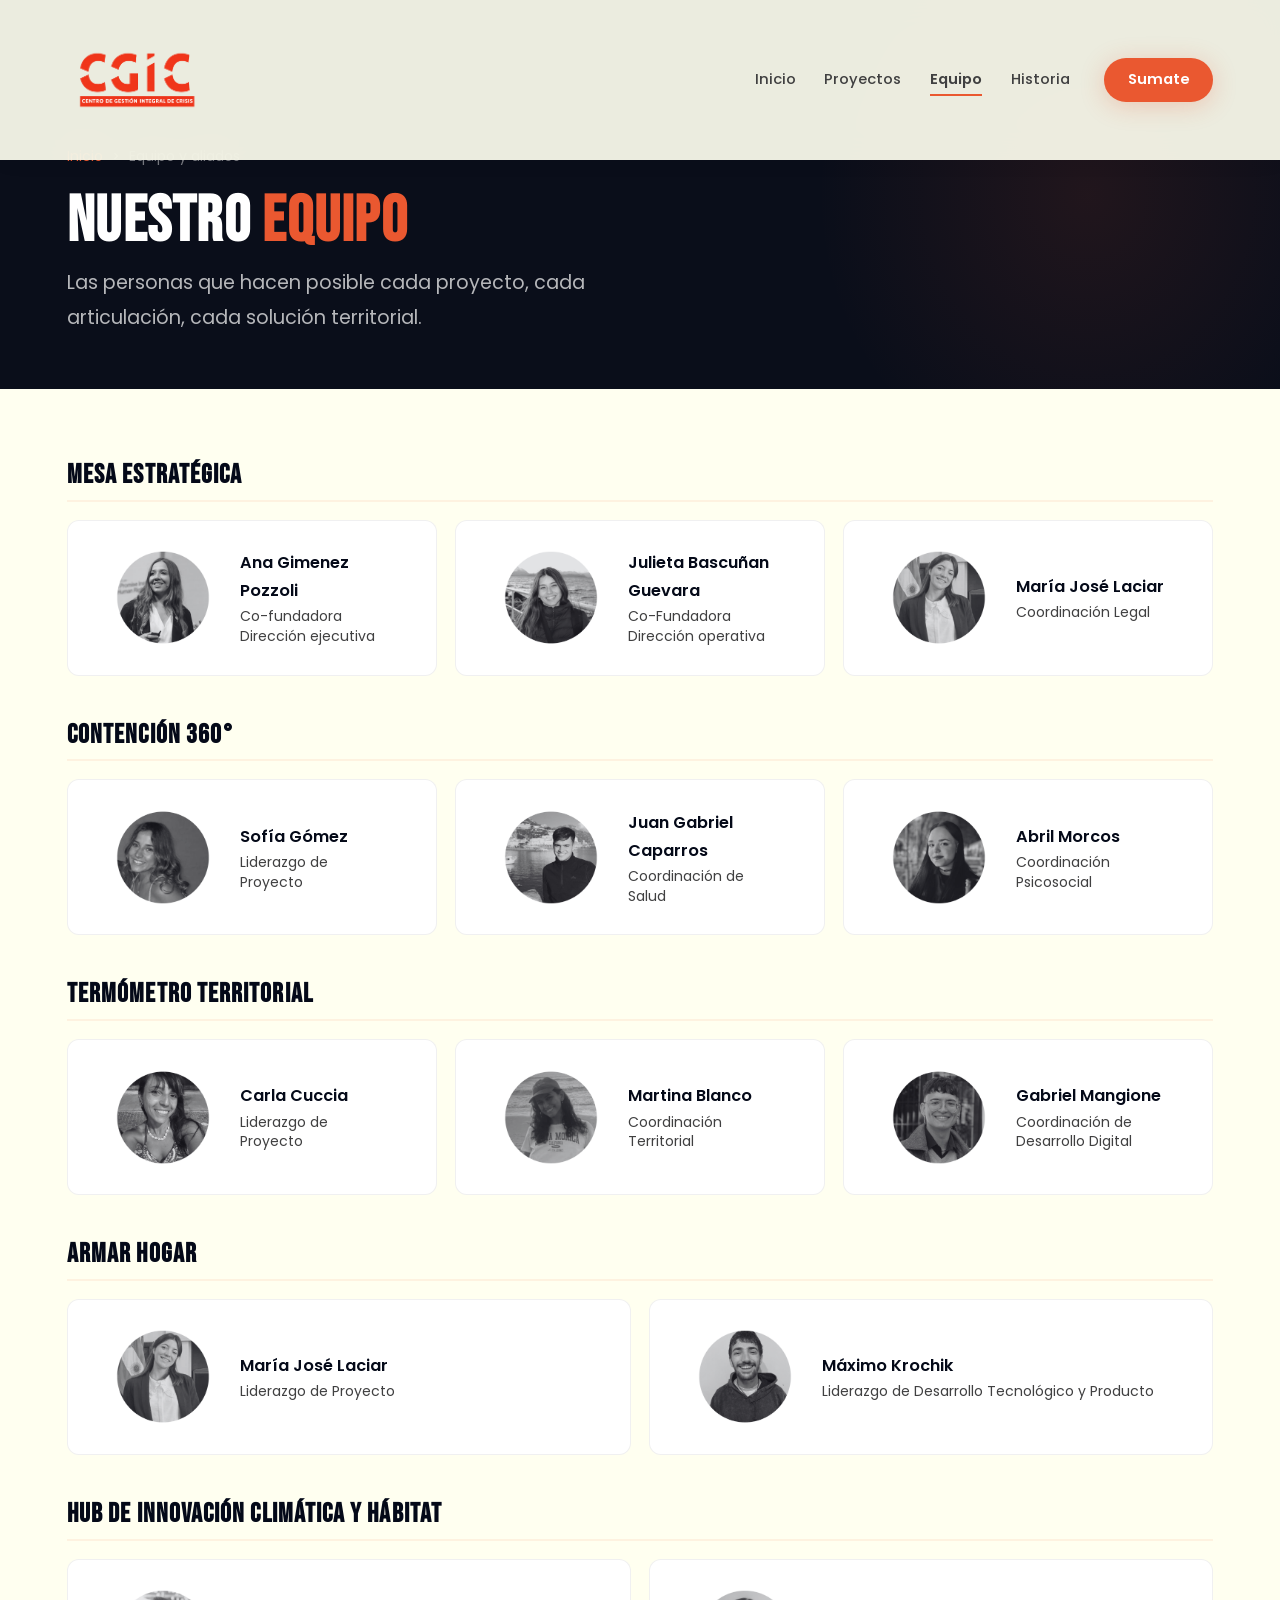
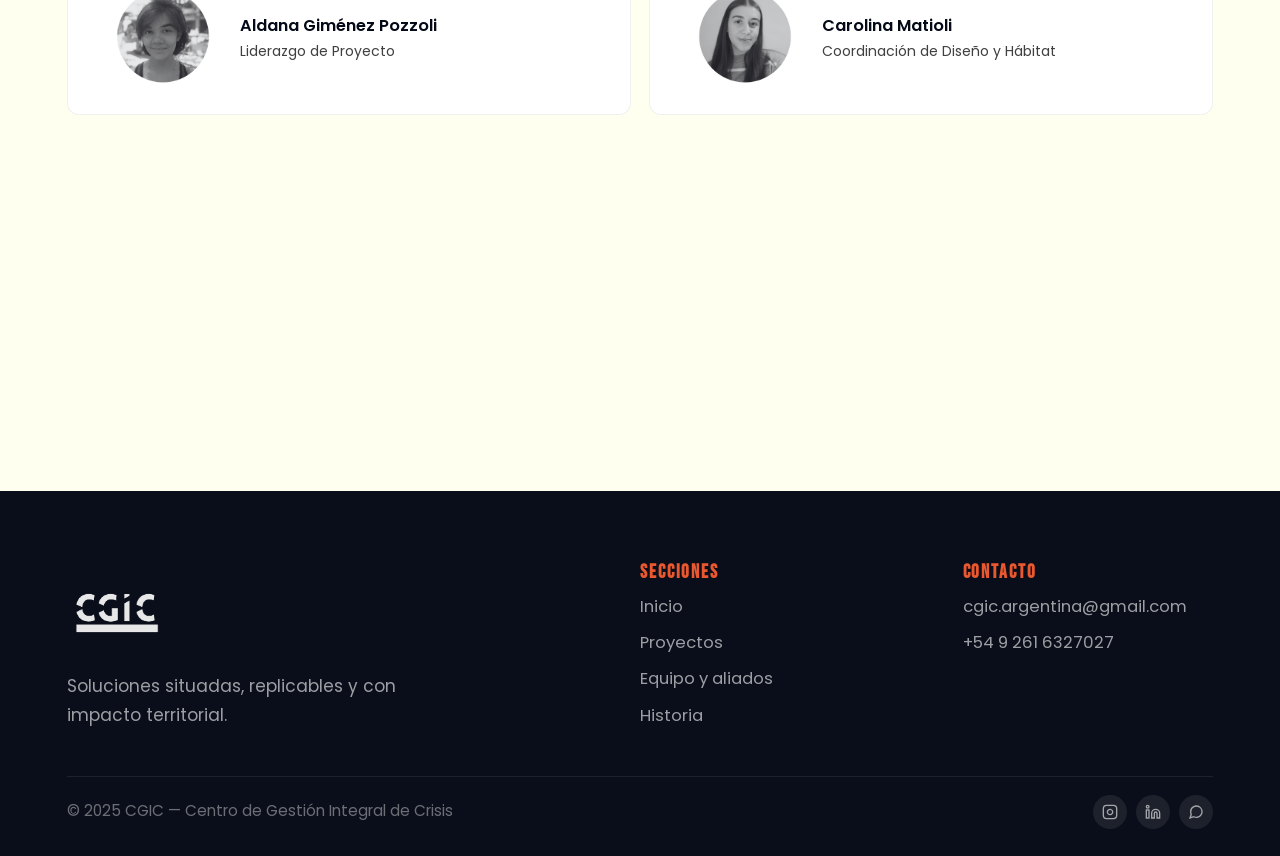
==== commit 6090cdd4: "Content and style changes" ====
--- a/equipo.html
+++ b/equipo.html
@@ -22,8 +22,8 @@
       <div class="navbar__links" id="nav-links">
         <a href="index.html" class="navbar__link">Inicio</a>
         <a href="proyectos.html" class="navbar__link">Proyectos</a>
-        <a href="equipo.html" class="navbar__link navbar__link--active">Equipo y aliados</a>
-        <a href="trayectoria.html" class="navbar__link">Trayectoria</a>
+        <a href="equipo.html" class="navbar__link navbar__link--active">Equipo</a>
+        <a href="trayectoria.html" class="navbar__link">Historia</a>
         <a href="index.html#contacto" class="btn btn--primary btn--sm navbar__cta">Sumate</a>
       </div>
       <button class="navbar__toggle" id="nav-toggle" aria-label="Menú"><span></span><span></span><span></span></button>
@@ -47,17 +47,17 @@
   <section class="section--compact">
     <div class="container">
 
-      <!-- Dirección -->
+      <!-- Mesa Estratégica -->
       <div class="team-section__group reveal">
-        <h3 class="team-section__group-title">Dirección</h3>
+        <h3 class="team-section__group-title">Mesa Estratégica</h3>
         <div class="team-grid">
           <div class="team-card">
             <img src="images/Personas CGIC/Ana GImenez Pozzoli.png" alt="Ana Giménez Pozzoli" class="team-card__photo">
-            <div><div class="team-card__name">Ana Giménez Pozzoli</div><div class="team-card__role">Dirección Ejecutiva</div></div>
+            <div><div class="team-card__name">Ana Gimenez Pozzoli</div><div class="team-card__role">Co-fundadora<br>Dirección ejecutiva</div></div>
           </div>
           <div class="team-card">
             <img src="images/Personas CGIC/Julieta Bascuñán.png" alt="Julieta Bascuñán Guevara" class="team-card__photo">
-            <div><div class="team-card__name">Julieta Bascuñán Guevara</div><div class="team-card__role">Dirección Operativa</div></div>
+            <div><div class="team-card__name">Julieta Bascuñan Guevara</div><div class="team-card__role">Co-Fundadora<br>Dirección operativa</div></div>
           </div>
           <div class="team-card">
             <img src="images/Personas CGIC/María José Laciar.png" alt="María José Laciar" class="team-card__photo">
@@ -151,119 +151,6 @@
     </div>
   </section>
 
-  <!-- ALLIES -->
-  <section class="section--compact section--alt" style="overflow-x: hidden;">
-    <div class="container">
-      <div class="text-center reveal" style="margin-bottom:var(--space-md)">
-        <span class="section-label">Red</span>
-        <h2 class="section-title mx-auto">Aliados y <span class="accent">articulaciones</span></h2>
-        <p class="section-subtitle mx-auto">Organizaciones, universidades y redes globales que nos acompañaron en 2025:</p>
-      </div>
-    </div>
-    <div class="allies-slider-container">
-        <div class="allies-slider-track">
-          <!-- ORIGINAL SET -->
-          <div class="ally-card">
-            <img src="images/org-aurora.png" alt="Aurora Humanitarian Initiative" class="ally-card__logo">
-            <span class="ally-card__name">Aurora Humanitarian Initiative</span>
-          </div>
-          <div class="ally-card">
-            <img src="images/org-uncuyo.png" alt="Universidad Nacional de Cuyo" class="ally-card__logo">
-            <span class="ally-card__name">UNCUYO</span>
-          </div>
-          <div class="ally-card">
-            <img src="images/org-blok.png" alt="BLOK Design" class="ally-card__logo">
-            <span class="ally-card__name">BLOK Design</span>
-          </div>
-          <div class="ally-card">
-            <img src="images/org-bloomberg.png" alt="Bloomberg Center for Public Innovation" class="ally-card__logo">
-            <span class="ally-card__name">Bloomberg Center</span>
-          </div>
-          <div class="ally-card">
-            <img src="images/org-uclg.png" alt="UCLG" class="ally-card__logo">
-            <span class="ally-card__name">UCLG</span>
-          </div>
-          <div class="ally-card">
-            <img src="images/org-oikos.png" alt="Oikos Red Ambiental" class="ally-card__logo">
-            <span class="ally-card__name">Oikos Red Ambiental</span>
-          </div>
-          <div class="ally-card">
-            <img src="images/org-lupa.png" alt="Fundación Lupa" class="ally-card__logo">
-            <span class="ally-card__name">Fundación Lupa</span>
-          </div>
-          <div class="ally-card">
-            <img src="images/org-extrabrut.png" alt="Grupo ExtraBrut" class="ally-card__logo">
-            <span class="ally-card__name">Grupo ExtraBrut</span>
-          </div>
-          <div class="ally-card">
-            <img src="images/org-steel.png" alt="Escuela de Steel Framing" class="ally-card__logo">
-            <span class="ally-card__name">Escuela de Steel Framing</span>
-          </div>
-          <div class="ally-card">
-            <img src="images/org-lujan.png" alt="Luján Sustentable" class="ally-card__logo">
-            <span class="ally-card__name">Luján Sustentable</span>
-          </div>
-          <div class="ally-card">
-            <img src="images/org-asuntos-del-sur.png" alt="Asuntos del Sur" class="ally-card__logo">
-            <span class="ally-card__name">Asuntos del Sur</span>
-          </div>
-          <div class="ally-card">
-            <img src="images/org-uncongreso.png" alt="Universidad de Congreso" class="ally-card__logo">
-            <span class="ally-card__name">Universidad de Congreso</span>
-          </div>
-          <!-- DUPLICATED SET FOR SEAMLESS SCROLL -->
-          <div class="ally-card">
-            <img src="images/org-aurora.png" alt="Aurora Humanitarian Initiative" class="ally-card__logo">
-            <span class="ally-card__name">Aurora Humanitarian Initiative</span>
-          </div>
-          <div class="ally-card">
-            <img src="images/org-uncuyo.png" alt="Universidad Nacional de Cuyo" class="ally-card__logo">
-            <span class="ally-card__name">UNCUYO</span>
-          </div>
-          <div class="ally-card">
-            <img src="images/org-blok.png" alt="BLOK Design" class="ally-card__logo">
-            <span class="ally-card__name">BLOK Design</span>
-          </div>
-          <div class="ally-card">
-            <img src="images/org-bloomberg.png" alt="Bloomberg Center for Public Innovation" class="ally-card__logo">
-            <span class="ally-card__name">Bloomberg Center</span>
-          </div>
-          <div class="ally-card">
-            <img src="images/org-uclg.png" alt="UCLG" class="ally-card__logo">
-            <span class="ally-card__name">UCLG</span>
-          </div>
-          <div class="ally-card">
-            <img src="images/org-oikos.png" alt="Oikos Red Ambiental" class="ally-card__logo">
-            <span class="ally-card__name">Oikos Red Ambiental</span>
-          </div>
-          <div class="ally-card">
-            <img src="images/org-lupa.png" alt="Fundación Lupa" class="ally-card__logo">
-            <span class="ally-card__name">Fundación Lupa</span>
-          </div>
-          <div class="ally-card">
-            <img src="images/org-extrabrut.png" alt="Grupo ExtraBrut" class="ally-card__logo">
-            <span class="ally-card__name">Grupo ExtraBrut</span>
-          </div>
-          <div class="ally-card">
-            <img src="images/org-steel.png" alt="Escuela de Steel Framing" class="ally-card__logo">
-            <span class="ally-card__name">Escuela de Steel Framing</span>
-          </div>
-          <div class="ally-card">
-            <img src="images/org-lujan.png" alt="Luján Sustentable" class="ally-card__logo">
-            <span class="ally-card__name">Luján Sustentable</span>
-          </div>
-          <div class="ally-card">
-            <img src="images/org-asuntos-del-sur.png" alt="Asuntos del Sur" class="ally-card__logo">
-            <span class="ally-card__name">Asuntos del Sur</span>
-          </div>
-          <div class="ally-card">
-            <img src="images/org-uncongreso.png" alt="Universidad de Congreso" class="ally-card__logo">
-            <span class="ally-card__name">Universidad de Congreso</span>
-          </div>
-        </div>
-      </div>
-  </section>
-
   <!-- FOOTER -->
   <footer class="footer">
     <div class="container">
@@ -278,7 +165,7 @@
             <a href="index.html" class="footer__link">Inicio</a>
             <a href="proyectos.html" class="footer__link">Proyectos</a>
             <a href="equipo.html" class="footer__link">Equipo y aliados</a>
-            <a href="trayectoria.html" class="footer__link">Trayectoria</a>
+            <a href="trayectoria.html" class="footer__link">Historia</a>
           </div>
         </div>
         <div>
--- a/styles.css
+++ b/styles.css
@@ -133,7 +133,7 @@
 
 .section-label {
   font-family: var(--font-heading);
-  font-size: 0.8rem;
+  font-size: 0.98rem;
   letter-spacing: 0.2em;
   text-transform: uppercase;
   color: var(--color-orange);
@@ -273,9 +273,9 @@
 }
 
 .navbar__logo-img {
-  height: 112px;
+  height: 140px;
   width: auto;
-  max-width: 380px;
+  max-width: 500px;
   object-fit: contain;
   display: block;
   transition: opacity var(--t-fast);
@@ -432,6 +432,15 @@
 .hero__slider-btn--prev { left: 1.5rem; }
 .hero__slider-btn--next { right: 1.5rem; }
 
+@media (max-width: 768px) {
+  .hero__slider-btn {
+    display: none !important;
+    opacity: 0 !important;
+    pointer-events: none !important;
+    visibility: hidden !important;
+  }
+}
+
 /* Dots */
 .hero__slider-dots {
   position: absolute;
@@ -598,14 +607,15 @@
 }
 
 .stat-card {
-  background:var(--color-white);
+  background:#f0dfc9;
   border-radius:var(--radius-lg);
   padding: var(--space-md) var(--space-lg);
   text-align:center;
-  border:1px solid rgba(234,88,48,.08);
+  border:2px solid rgba(150,105,62,.35);
+  box-shadow:0 10px 22px rgba(84,58,31,.16);
   transition: all var(--t-base);
 }
-.stat-card:hover { transform:translateY(-3px); box-shadow:var(--shadow-md); border-color:rgba(234,88,48,.2); }
+.stat-card:hover { transform:translateY(-3px); box-shadow:0 14px 30px rgba(84,58,31,.24); border-color:rgba(150,105,62,.55); }
 
 .stat-card__icon {
   width:40px; height:40px;
@@ -624,6 +634,21 @@
 .stat-card__text {
   font-size: 0.88rem;
   line-height:1.6;
+}
+
+.stat-card__reference {
+  font-size: 0.82rem;
+  color: rgba(150,105,62,0.95);
+  font-weight: 600;
+  margin-top: 0.75rem;
+  opacity: 0;
+  transform: translateY(8px);
+  transition: all var(--t-base);
+}
+
+.stat-card:hover .stat-card__reference {
+  opacity: 1;
+  transform: translateY(0);
 }
 
 /* ---------- Purpose banner ---------- */
@@ -661,24 +686,25 @@
 /* ---------- Values grid (compact) ---------- */
 .values-grid {
   display:grid;
-  grid-template-columns: repeat(5, 1fr);
+  grid-template-columns: repeat(5, minmax(0, 1fr));
   gap:var(--space-sm);
 }
 
 .value-card {
   padding: var(--space-lg) var(--space-lg);
   border-radius:var(--radius-lg);
-  background:var(--color-white);
-  border:1px solid rgba(4,9,24,.06);
+  background:#f0dfc9;
+  border:2px solid rgba(150,105,62,.35);
+  box-shadow:0 10px 22px rgba(84,58,31,.16);
   transition: all var(--t-base);
   text-align:center;
-  min-height: 420px;
+  min-height: 460px;
   display: flex;
   flex-direction: column;
   justify-content: center;
   align-items: center;
 }
-.value-card:hover { transform:translateY(-3px); box-shadow:var(--shadow-md); border-color:rgba(234,88,48,.15); }
+.value-card:hover { transform:translateY(-3px); box-shadow:0 14px 30px rgba(84,58,31,.24); border-color:rgba(150,105,62,.55); }
 
 .value-card__icon {
   width:120px; height:120px;
@@ -697,23 +723,31 @@
   background:transparent;
   width:140px; height:140px;
   border-radius:0;
+  display:flex;
+  align-items:center;
+  justify-content:center;
+  margin: 0 auto var(--space-md);
 }
 .value-card__icon--img img {
-  width:100%; height:100%;
+  width:100%;
+  height:100%;
   object-fit:contain;
+  object-position:center;
+  display:block;
+  margin:0 auto;
 }
 .value-card:hover .value-card__icon--img { background:transparent; }
 
 .value-card__title {
   font-family:var(--font-heading);
-  font-size:1.15rem;
+  font-size:1.35rem;
   color:var(--color-title);
-  margin-bottom: 0.3rem;
+  margin-bottom: 0.4rem;
   letter-spacing:.04em;
 }
 
 .value-card__text {
-  font-size:.82rem;
+  font-size:0.95rem;
   line-height:1.65;
 }
 
@@ -1008,15 +1042,15 @@
 .footer__logo {
   display:flex; align-items:center; gap:.5rem;
   font-family:var(--font-heading);
-  font-size:1.3rem;
+  font-size:1.45rem;
   color:var(--color-white);
   margin-bottom:var(--space-xs);
 }
 
 .footer__logo-img {
-  height: 38px;
+  height: 100px;
   width: auto;
-  max-width: 140px;
+  max-width: 300px;
   object-fit: contain;
   display: block;
   /* Logos oscuros sobre fondo oscuro: aplicar filtro para hacerlos visibles */
@@ -1031,17 +1065,17 @@
   background:var(--color-orange);
   border-radius:var(--radius-sm);
   display:flex;
-  align-items:center;
+  align-items: flex-start;
   justify-content:center;
   font-size:.85rem;
   font-weight:700;
 }
 
-.footer__tagline { font-size:.85rem; color:rgba(255,255,255,.6); line-height:1.7; }
+.footer__tagline { font-size:.95rem; color:rgba(255,255,255,.6); line-height:1.7; }
 
 .footer__section-title {
   font-family:var(--font-heading);
-  font-size:.95rem;
+  font-size:1.05rem;
   letter-spacing:.1em;
   margin-bottom:var(--space-xs);
   color:var(--color-orange);
@@ -1049,7 +1083,7 @@
 
 .footer__links { display:flex; flex-direction:column; gap:.4rem; }
 
-.footer__link { font-size:.82rem; color:rgba(255,255,255,.6); transition:all var(--t-fast); }
+.footer__link { font-size:.92rem; color:rgba(255,255,255,.6); transition:all var(--t-fast); }
 .footer__link:hover { color:var(--color-orange); padding-left:.25rem; }
 
 .footer__bottom {
@@ -1058,7 +1092,7 @@
   display:flex;
   justify-content:space-between;
   align-items:center;
-  font-size:.75rem;
+  font-size:.85rem;
   color:rgba(255,255,255,.4);
 }
 
@@ -1625,7 +1659,6 @@
   .action-plans       { grid-template-columns:1fr; }
   .cta__grid          { grid-template-columns:1fr; }
   .footer__inner      { grid-template-columns:1fr 1fr; }
-  .values-grid        { grid-template-columns: repeat(3, 1fr); }
   .contact-grid       { grid-template-columns: repeat(2, 1fr); }
 }
 
@@ -1658,7 +1691,6 @@
   .phase:not(:last-child)::after { display:none; }
   .impact-grid                { grid-template-columns:1fr 1fr; }
   .impact-item::after         { display:none; }
-  .values-grid                { grid-template-columns:1fr 1fr; }
   .footer__inner              { grid-template-columns:1fr; }
   .footer__bottom             { flex-direction:column; gap:var(--space-xs); text-align:center; }
   .images-grid                { grid-template-columns:1fr; }
@@ -1678,7 +1710,317 @@
   html { font-size:16px; }
   .impact-grid   { grid-template-columns:1fr; }
   .allies-grid   { grid-template-columns:1fr; }
-  .values-grid   { grid-template-columns:1fr; }
   .team-grid     { grid-template-columns:1fr; }
   .projects-grid { grid-template-columns:1fr; }
 }
+
+@media (max-width: 768px) {
+  .allies-slider-container {
+    padding: 1.5rem 0;
+  }
+  .ally-card {
+    min-height: 80px;
+    width: 150px;
+    padding: var(--space-xs);
+  }
+  .ally-card__logo {
+    max-height: 50px;
+    max-width: 100px;
+  }
+}
+
+/* ---------- Historia Timeline ---------- */
+.timeline-section {
+  position: relative;
+  background: var(--color-bg);
+}
+
+.timeline {
+  position: relative;
+  max-width: 1000px;
+  margin: 0 auto;
+  padding: var(--space-md) 0;
+}
+
+.timeline__line {
+  position: absolute;
+  top: 0;
+  bottom: 0;
+  left: 50%;
+  width: 4px;
+  background: var(--color-orange-medium);
+  transform: translateX(-50%);
+  border-radius: var(--radius-full);
+}
+
+.timeline__item {
+  position: relative;
+  margin-bottom: var(--space-2xl);
+  width: 100%;
+  display: flex;
+  justify-content: space-between;
+  align-items: flex-start;
+}
+
+.timeline__item:nth-child(even) {
+  flex-direction: row-reverse;
+}
+
+.timeline__dot {
+  position: absolute;
+  left: 50%;
+  top: 20px;
+  transform: translateX(-50%);
+  width: 24px;
+  height: 24px;
+  background: var(--color-white);
+  border: 4px solid var(--color-orange);
+  border-radius: 50%;
+  z-index: 2;
+  transition: all var(--t-base);
+  box-shadow: 0 0 0 4px rgba(234,88,48,0.2);
+}
+
+.timeline__item:hover .timeline__dot {
+  transform: translateX(-50%) scale(1.3);
+  background: var(--color-orange);
+  box-shadow: 0 0 15px rgba(234,88,48,0.5);
+  border-color: var(--color-white);
+}
+
+.timeline__content {
+  width: calc(50% - 40px);
+  background: #fff;
+  padding: var(--space-md);
+  border-radius: var(--radius-md);
+  box-shadow: var(--shadow-sm);
+  border-top: 4px solid var(--color-orange);
+  position: relative;
+  transition: all var(--t-base);
+}
+
+.timeline__item:hover .timeline__content {
+  box-shadow: var(--shadow-lg);
+  transform: translateY(-5px);
+}
+
+.timeline__content::before {
+  content: '';
+  position: absolute;
+  top: 20px;
+  width: 0;
+  height: 0;
+  border-style: solid;
+}
+
+.timeline__content--left::before {
+  right: -12px;
+  border-width: 12px 0 12px 12px;
+  border-color: transparent transparent transparent #fff;
+  filter: drop-shadow(2px 0 2px rgba(0,0,0,0.05));
+}
+
+.timeline__content--right::before {
+  left: -12px;
+  border-width: 12px 12px 12px 0;
+  border-color: transparent #fff transparent transparent;
+  filter: drop-shadow(-2px 0 2px rgba(0,0,0,0.05));
+}
+
+.timeline__date {
+  display: inline-block;
+  background: var(--color-orange-light);
+  color: var(--color-orange);
+  padding: 0.3rem 1rem;
+  border-radius: var(--radius-full);
+  font-size: 0.85rem;
+  font-weight: 600;
+  margin-bottom: var(--space-sm);
+  letter-spacing: 0.05em;
+  text-transform: uppercase;
+}
+
+.timeline__title {
+  font-size: 1.5rem;
+  margin-bottom: var(--space-xs);
+  line-height: 1.2;
+}
+
+.timeline__item:nth-child(odd) .timeline__content {
+  background: rgba(230, 58, 28, 0.25); /* Rojo menos transparente */
+  border-top-color: var(--color-red);
+}
+
+.timeline__item:nth-child(odd) .timeline__content::before {
+  border-left-color: rgba(230, 58, 28, 0.25);
+}
+.timeline__item:nth-child(even) .timeline__content::before {
+  border-right-color: rgba(20, 28, 52, 0.25); /* Azul un poco más saturado */
+}
+
+.timeline__item:nth-child(even) .timeline__content {
+  background: rgba(20, 28, 52, 0.25); /* Azul menos transparente */
+  border-top-color: var(--color-dark);
+}
+
+/* El título en color contrario */
+.timeline__item:nth-child(odd) .timeline__title {
+  color: var(--color-dark);
+}
+.timeline__item:nth-child(even) .timeline__title {
+  color: var(--color-red);
+}
+
+/* El texto en gris y negrita */
+.timeline__text {
+  font-size: 0.95rem;
+  line-height: 1.6;
+  color: var(--color-text);
+  font-weight: 700;
+  margin-bottom: var(--space-sm);
+}
+
+.timeline__gallery {
+  width: calc(50% - 40px);
+  display: flex;
+  gap: 1.5rem;
+  flex-wrap: wrap;
+  align-items: center;
+  justify-content: center;
+  padding: var(--space-md) 0;
+}
+
+.timeline__gallery img {
+  width: 250px;
+  height: 250px;
+  object-fit: cover;
+  border-radius: var(--radius-lg);
+  cursor: pointer;
+  transition: all var(--t-base);
+  box-shadow: var(--shadow-sm);
+  border: 3px solid transparent;
+}
+
+.timeline__gallery img:only-child {
+  transform: translateY(0) !important;
+}
+
+.timeline__gallery img:nth-child(odd) {
+  transform: translateY(-25px);
+}
+
+.timeline__gallery img:nth-child(even) {
+  transform: translateY(25px);
+}
+
+.timeline__gallery img:hover {
+  transform: translateY(0) scale(1.15) !important;
+  z-index: 10;
+  border-color: var(--color-orange);
+  box-shadow: var(--shadow-lg);
+}
+
+/* Timeline Animations on Scroll */
+.timeline__item.reveal {
+  opacity: 0;
+  transform: translateY(40px);
+  transition: opacity 0.6s var(--ease), transform 0.6s var(--ease);
+}
+
+.timeline__item.reveal.visible {
+  opacity: 1;
+  transform: translateY(0);
+}
+
+@media (max-width: 768px) {
+  .timeline__line {
+    left: 20px;
+    transform: none;
+  }
+  .timeline__item {
+    flex-direction: column;
+    align-items: flex-start;
+  }
+  .timeline__item:nth-child(even) {
+    flex-direction: column;
+  }
+  .timeline__dot {
+    left: 20px !important;
+    transform: translateX(-50%) !important;
+  }
+  .timeline__item:hover .timeline__dot {
+    transform: translateX(-50%) scale(1.2) !important;
+  }
+  .timeline__content {
+    width: calc(100% - 50px) !important;
+    margin-left: 50px !important;
+    margin-bottom: var(--space-md);
+  }
+  .timeline__gallery {
+    width: calc(100% - 50px) !important;
+    margin-left: 50px !important;
+  }
+  .timeline__content--left::before,
+  .timeline__content--right::before {
+    left: -12px !important;
+    right: auto !important;
+    border-width: 12px 12px 12px 0 !important;
+    border-color: transparent rgba(230, 58, 28, 0.25) transparent transparent !important;
+    filter: drop-shadow(-2px 0 2px rgba(0,0,0,0.05)) !important;
+  }
+  .timeline__item:nth-child(even) .timeline__content::before {
+    border-color: transparent rgba(20, 28, 52, 0.25) transparent transparent !important;
+  }
+}
+
+/* ---------- Lightbox ---------- */
+.lightbox {
+  display: none;
+  position: fixed;
+  z-index: 2000;
+  padding-top: 60px;
+  left: 0;
+  top: 0;
+  width: 100%;
+  height: 100%;
+  overflow: auto;
+  background-color: rgba(0,0,0,0.9);
+  opacity: 0;
+  transition: opacity 0.3s var(--ease);
+}
+.lightbox.show {
+  display: flex;
+  justify-content: center;
+  align-items: center;
+  opacity: 1;
+}
+.lightbox__content {
+  margin: auto;
+  display: block;
+  max-width: 90%;
+  max-height: 85vh;
+  object-fit: contain;
+  border-radius: var(--radius-md);
+  box-shadow: 0 0 40px rgba(0,0,0,0.5);
+  transform: scale(0.8);
+  transition: transform 0.3s var(--ease);
+}
+.lightbox.show .lightbox__content {
+  transform: scale(1);
+}
+.lightbox__close {
+  position: absolute;
+  top: 30px;
+  right: 40px;
+  color: #f1f1f1;
+  font-size: 40px;
+  font-weight: bold;
+  cursor: pointer;
+  transition: color var(--t-fast);
+}
+.lightbox__close:hover,
+.lightbox__close:focus {
+  color: var(--color-orange);
+  text-decoration: none;
+  cursor: pointer;
+}
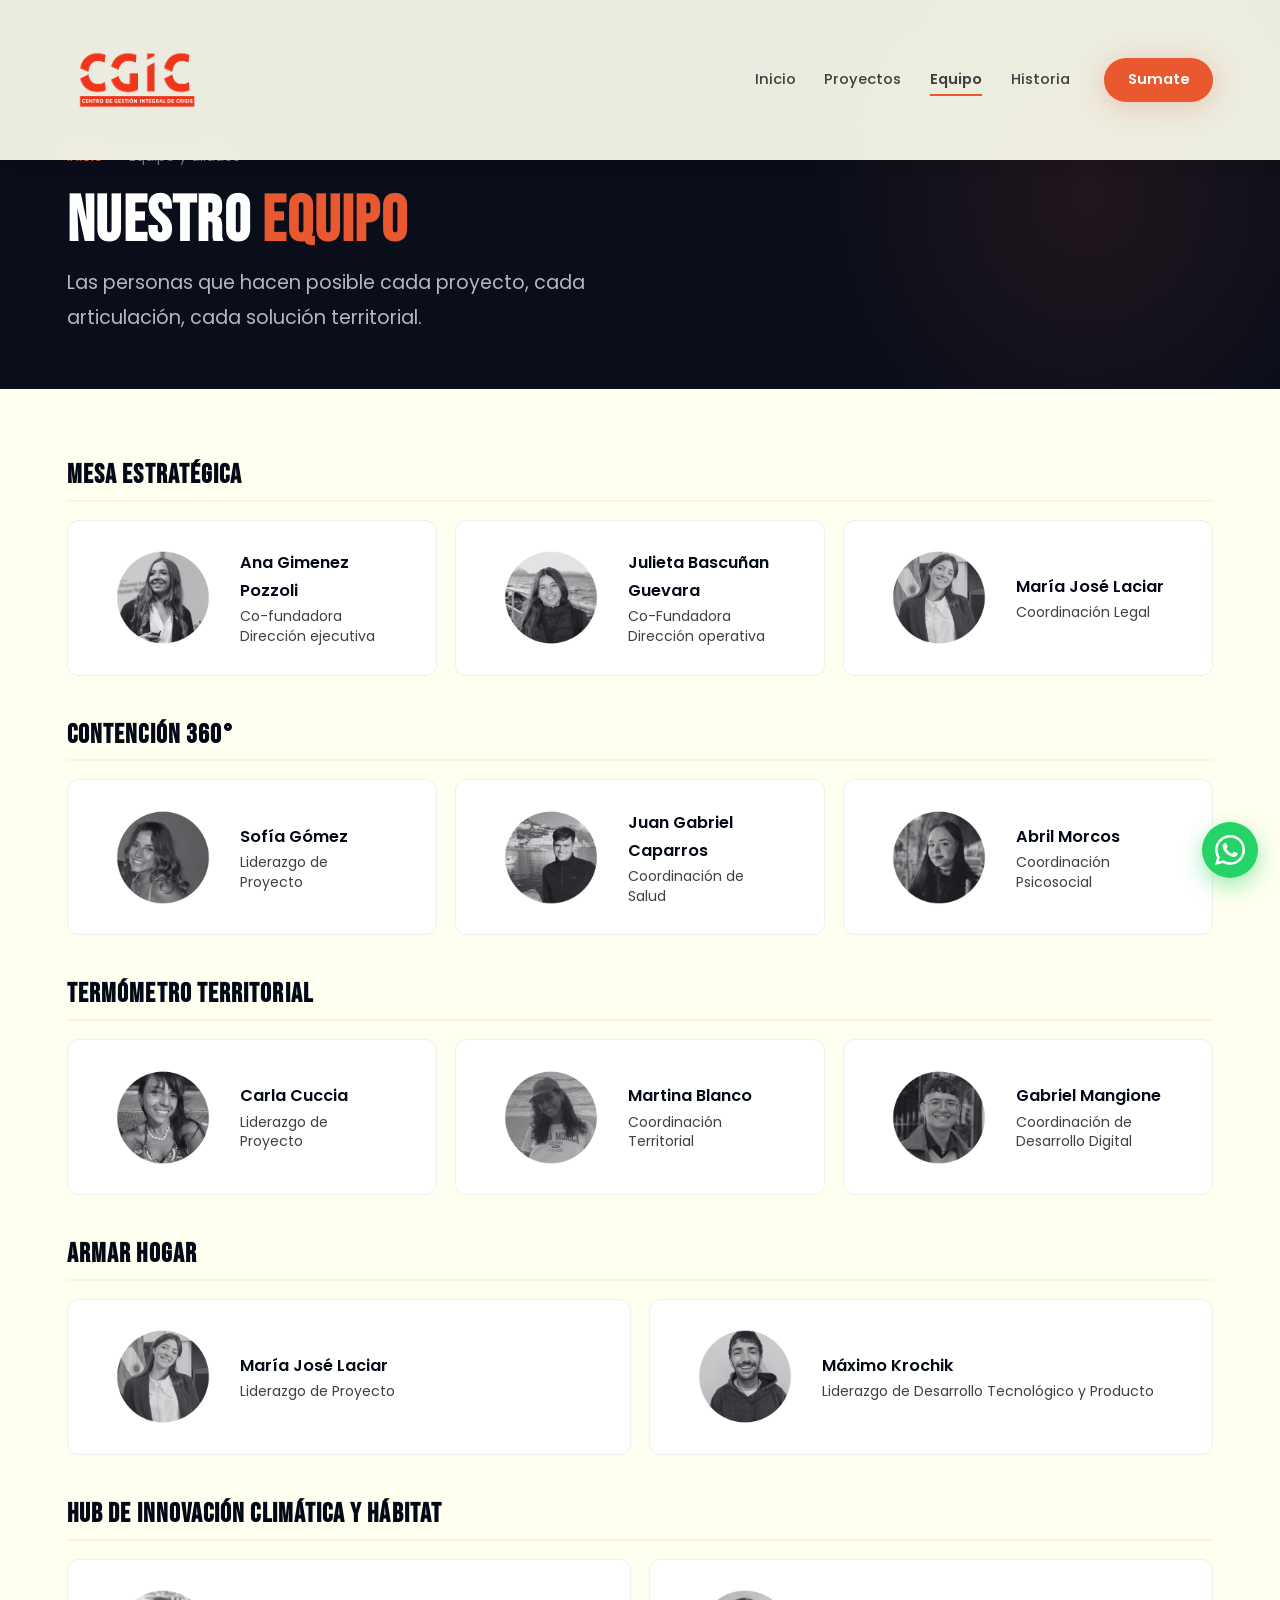
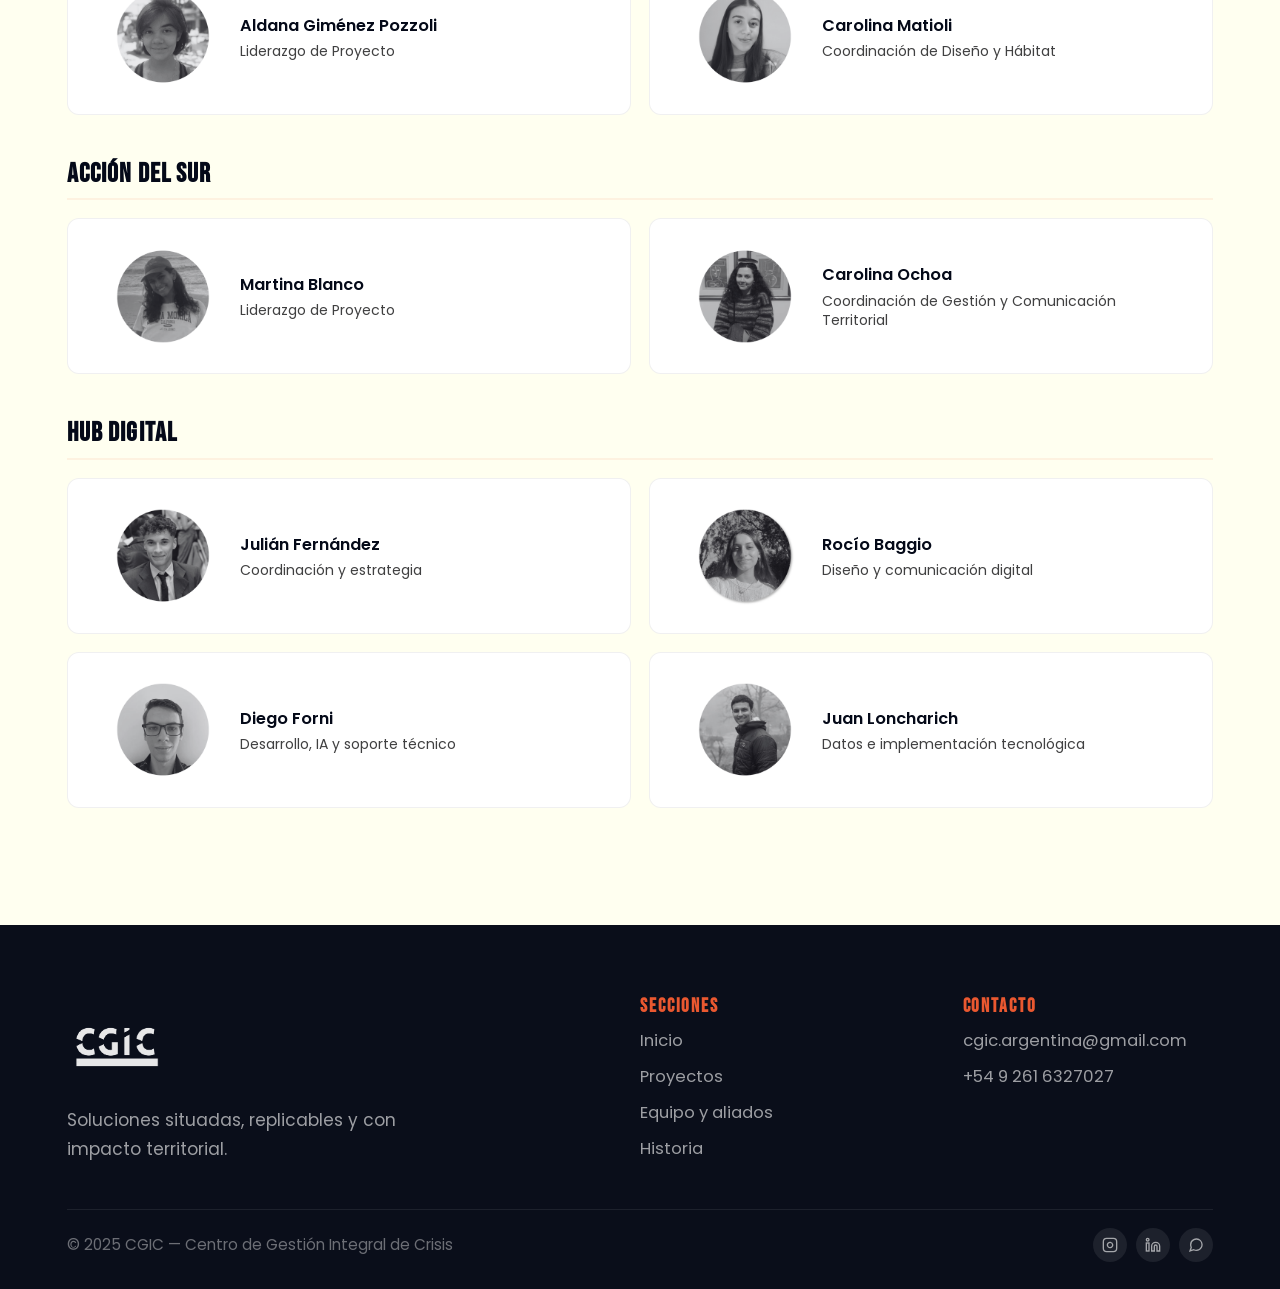
==== commit 5d85f356: "Agrego otros miembros del equipo" ====
--- a/equipo.html
+++ b/equipo.html
@@ -148,6 +148,29 @@
           </div>
         </div>
       </div>
+
+      <!-- Hub Digital -->
+      <div class="team-section__group reveal">
+        <h3 class="team-section__group-title">Hub Digital</h3>
+        <div class="team-grid team-grid--two-cols">
+          <div class="team-card">
+            <img src="images/Personas CGIC/Julián Fernandez.png" alt="Julián Fernández" class="team-card__photo">
+            <div><div class="team-card__name">Julián Fernández</div><div class="team-card__role">Coordinación y estrategia</div></div>
+          </div>
+          <div class="team-card">
+            <img src="images/Personas CGIC/Rocio.png" alt="Rocío Baggio" class="team-card__photo">
+            <div><div class="team-card__name">Rocío Baggio</div><div class="team-card__role">Diseño y comunicación digital</div></div>
+          </div>
+          <div class="team-card">
+            <img src="images/Personas CGIC/Diego.png" alt="Diego Forni" class="team-card__photo">
+            <div><div class="team-card__name">Diego Forni</div><div class="team-card__role">Desarrollo, IA y soporte técnico</div></div>
+          </div>
+          <div class="team-card">
+            <img src="images/Personas CGIC/Juan.png" alt="Juan Loncharich" class="team-card__photo">
+            <div><div class="team-card__name">Juan Loncharich</div><div class="team-card__role">Datos e implementación tecnológica</div></div>
+          </div>
+        </div>
+      </div>
     </div>
   </section>
 
--- a/styles.css
+++ b/styles.css
@@ -241,7 +241,7 @@
 .navbar {
   position: fixed;
   top:0; left:0; width:100%;
-  z-index:1000;
+  z-index:1100;
   padding: 0.4rem 0;
   transition: all var(--t-base);
   background: transparent;
@@ -347,7 +347,7 @@
   flex-direction: column;
   gap: 5px;
   cursor: pointer;
-  z-index: 1001;
+  z-index: 1101;
   background: none;
   border: none;
   padding: 4px;
@@ -379,6 +379,7 @@
 /* -- Hero slider -- */
 .hero__slider {
   position: absolute; inset:0; z-index:0;
+  touch-action: pan-y;
 }
 
 .hero__slide {
@@ -432,7 +433,7 @@
 .hero__slider-btn--prev { left: 1.5rem; }
 .hero__slider-btn--next { right: 1.5rem; }
 
-@media (max-width: 768px) {
+@media (max-width: 1024px) {
   .hero__slider-btn {
     display: none !important;
     opacity: 0 !important;
@@ -1339,6 +1340,10 @@
   display:grid;
   grid-template-columns: repeat(auto-fit, minmax(260px, 1fr));
   gap:var(--space-sm);
+}
+
+.team-grid--two-cols {
+  grid-template-columns: repeat(2, minmax(260px, 1fr));
 }
 
 .team-card {
@@ -1601,7 +1606,7 @@
 /* ---------- Back to top ---------- */
 .back-to-top {
   position:fixed;
-  bottom:1.5rem; right:1.5rem;
+  bottom:5.2rem; right:1.5rem;
   width:42px; height:42px;
   border-radius:50%;
   background:var(--color-orange);
@@ -1620,6 +1625,36 @@
 .back-to-top.visible { opacity:1; transform:translateY(0); }
 .back-to-top:hover { background:var(--color-red); transform:translateY(-3px); }
 
+/* ---------- WhatsApp Floating Button ---------- */
+.whatsapp-float {
+  position: fixed;
+  right: 1.2rem;
+  bottom: 1.2rem;
+  width: 56px;
+  height: 56px;
+  border-radius: 50%;
+  display: flex;
+  align-items: center;
+  justify-content: center;
+  background: #25d366;
+  color: #fff;
+  box-shadow: 0 8px 22px rgba(37, 211, 102, 0.45);
+  z-index: 1200;
+  transition: transform var(--t-base), box-shadow var(--t-base), background var(--t-base);
+}
+
+.whatsapp-float:hover {
+  transform: translateY(-2px) scale(1.05);
+  background: #1ebe5d;
+  box-shadow: 0 10px 26px rgba(37, 211, 102, 0.5);
+}
+
+.whatsapp-float svg {
+  width: 30px;
+  height: 30px;
+  fill: currentColor;
+}
+
 /* ---------- Preloader ---------- */
 .preloader {
   position:fixed; inset:0;
@@ -1660,6 +1695,9 @@
   .cta__grid          { grid-template-columns:1fr; }
   .footer__inner      { grid-template-columns:1fr 1fr; }
   .contact-grid       { grid-template-columns: repeat(2, 1fr); }
+  .values-grid        { grid-template-columns: repeat(2, minmax(0, 1fr)); }
+  .value-card         { min-height: 300px; }
+  .navbar__logo-img   { height: 92px; max-width: 300px; }
 }
 
 @media (max-width:768px) {
@@ -1671,7 +1709,7 @@
   .navbar__links {
     position:fixed;
     top:0; right:-100%;
-    width:80%; max-width:360px;
+    width:72%; max-width:320px;
     height:100vh;
     background:var(--color-bg);
     flex-direction:column;
@@ -1682,9 +1720,21 @@
     z-index:1000;
     overflow-y:auto;
   }
+  .navbar__links .navbar__link {
+    color: var(--color-title);
+    font-size: 0.95rem;
+  }
+  .navbar__links .navbar__link--active {
+    color: var(--color-orange);
+  }
+  .navbar__links .navbar__cta {
+    width: 100%;
+    justify-content: center;
+  }
   .navbar__links.active { right:0; }
-  .navbar__toggle { display:flex; }
+  .navbar__toggle { display:flex !important; }
   .navbar__cta { margin-left:0; }
+  .navbar__logo-img { height: 72px; max-width: 220px; }
 
   .stats-row                 { grid-template-columns:1fr; }
   .approach__phases           { grid-template-columns:1fr; }
@@ -1704,6 +1754,16 @@
   .hero__title     { font-size:clamp(2.2rem,8vw,3.5rem); }
   .hero__actions   { flex-direction:column; }
   .hero__actions .btn { width:100%; }
+  .hero__subtitle  { max-width: 100%; }
+  .hero__slider-dots { bottom: 2.3rem; }
+  .differential__text br { display: none; }
+  .back-to-top { right: 1rem; }
+  .whatsapp-float {
+    right: 1rem;
+    bottom: 1rem;
+    width: 52px;
+    height: 52px;
+  }
 }
 
 @media (max-width:480px) {
@@ -1712,6 +1772,61 @@
   .allies-grid   { grid-template-columns:1fr; }
   .team-grid     { grid-template-columns:1fr; }
   .projects-grid { grid-template-columns:1fr; }
+  .values-grid   { grid-template-columns:1fr; }
+  .navbar__logo-img { height: 60px; max-width: 180px; }
+  .hero { min-height: 86vh; }
+  .hero__content { padding-top: 1rem; }
+  .timeline__gallery img {
+    width: 100%;
+    max-width: 320px;
+    height: auto;
+    transform: none !important;
+  }
+  .team-card {
+    flex-direction: column;
+    text-align: center;
+    align-items: center;
+  }
+  .back-to-top {
+    bottom: 4.8rem;
+    right: 0.8rem;
+  }
+  .whatsapp-float {
+    right: 0.8rem;
+    bottom: 0.8rem;
+    width: 50px;
+    height: 50px;
+  }
+  .whatsapp-float svg {
+    width: 27px;
+    height: 27px;
+  }
+}
+
+@media (max-width:412px) {
+  .container { padding: 0 1rem; }
+  .navbar__links {
+    width: 78%;
+    padding: 4.5rem 1.25rem 1.5rem;
+  }
+  .navbar__logo-img { height: 56px; max-width: 165px; }
+  .hero__title { font-size: clamp(1.95rem, 10vw, 2.5rem); }
+  .hero__tagline { font-size: 1.05rem; }
+  .hero__subtitle { font-size: 0.9rem; line-height: 1.6; }
+  .hero__slider-dots { bottom: 1.6rem; }
+  .section-title { font-size: clamp(1.95rem, 9vw, 2.5rem); }
+  .btn--lg { padding: 0.85rem 1.2rem; }
+}
+
+@media (max-width:360px) {
+  html { font-size: 15px; }
+  .container { padding: 0 0.85rem; }
+  .navbar__logo-img { height: 52px; max-width: 150px; }
+  .navbar__links {
+    width: 82%;
+    padding: 4.25rem 1rem 1.4rem;
+  }
+  .hero { min-height: 82vh; }
 }
 
 @media (max-width: 768px) {
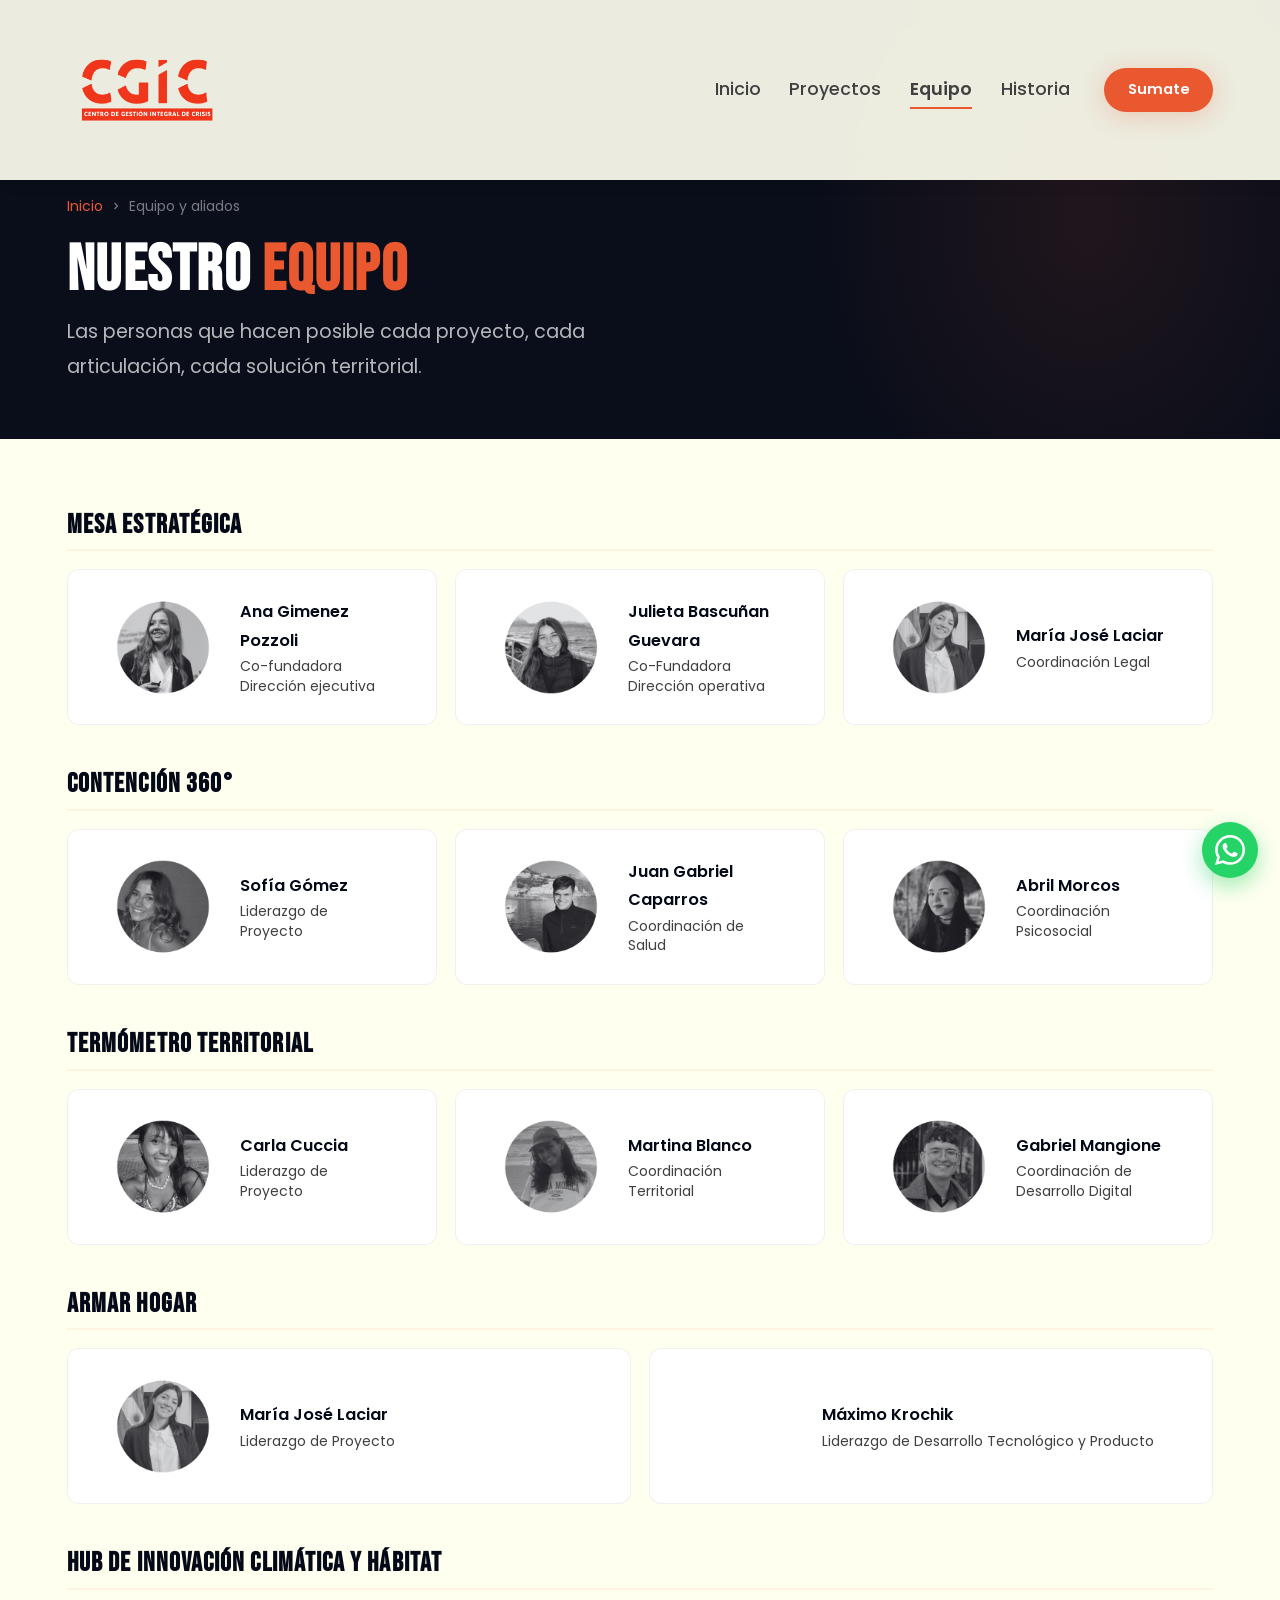
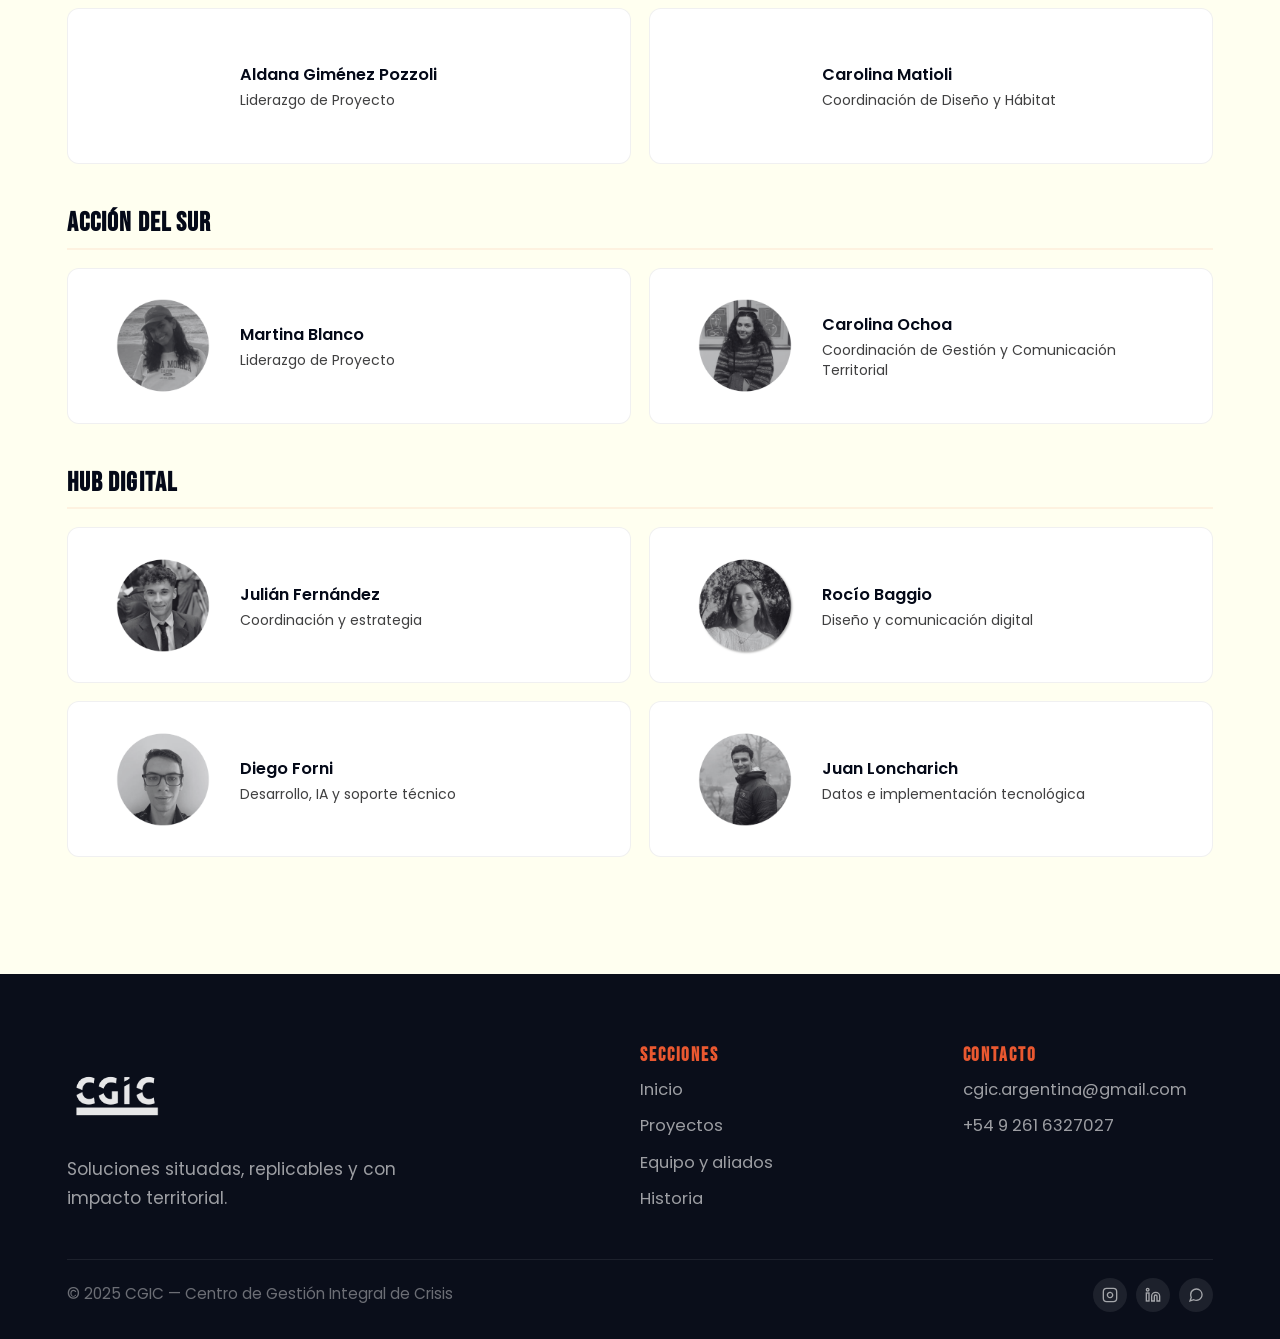
==== commit ba236730: "Final fixes" ====
--- a/equipo.html
+++ b/equipo.html
@@ -18,7 +18,7 @@
   <!-- NAVBAR -->
   <nav class="navbar scrolled" id="navbar">
     <div class="container navbar__inner">
-      <a href="index.html" class="navbar__logo"><img src="images/logo-cgic.png" alt="CGIC" class="navbar__logo-img"></a>
+      <a href="index.html" class="navbar__logo"><img loading="eager" fetchpriority="high" decoding="async" src="images/logo-cgic.png" alt="CGIC" class="navbar__logo-img"></a>
       <div class="navbar__links" id="nav-links">
         <a href="index.html" class="navbar__link">Inicio</a>
         <a href="proyectos.html" class="navbar__link">Proyectos</a>
@@ -52,15 +52,15 @@
         <h3 class="team-section__group-title">Mesa Estratégica</h3>
         <div class="team-grid">
           <div class="team-card">
-            <img src="images/Personas CGIC/Ana GImenez Pozzoli.png" alt="Ana Giménez Pozzoli" class="team-card__photo">
+            <img loading="lazy" decoding="async" src="images/Personas CGIC/Ana GImenez Pozzoli.png" alt="Ana Giménez Pozzoli" class="team-card__photo">
             <div><div class="team-card__name">Ana Gimenez Pozzoli</div><div class="team-card__role">Co-fundadora<br>Dirección ejecutiva</div></div>
           </div>
           <div class="team-card">
-            <img src="images/Personas CGIC/Julieta Bascuñán.png" alt="Julieta Bascuñán Guevara" class="team-card__photo">
+            <img loading="lazy" decoding="async" src="images/Personas CGIC/Julieta Bascuñán.png" alt="Julieta Bascuñán Guevara" class="team-card__photo">
             <div><div class="team-card__name">Julieta Bascuñan Guevara</div><div class="team-card__role">Co-Fundadora<br>Dirección operativa</div></div>
           </div>
           <div class="team-card">
-            <img src="images/Personas CGIC/María José Laciar.png" alt="María José Laciar" class="team-card__photo">
+            <img loading="lazy" decoding="async" src="images/Personas CGIC/María José Laciar.png" alt="María José Laciar" class="team-card__photo">
             <div><div class="team-card__name">María José Laciar</div><div class="team-card__role">Coordinación Legal</div></div>
           </div>
         </div>
@@ -71,15 +71,15 @@
         <h3 class="team-section__group-title">Contención 360°</h3>
         <div class="team-grid">
           <div class="team-card">
-            <img src="images/Personas CGIC/Sofía Gomez.png" alt="Sofía Gómez" class="team-card__photo">
+            <img loading="lazy" decoding="async" src="images/Personas CGIC/Sofía Gomez.png" alt="Sofía Gómez" class="team-card__photo">
             <div><div class="team-card__name">Sofía Gómez</div><div class="team-card__role">Liderazgo de Proyecto</div></div>
           </div>
           <div class="team-card">
-            <img src="images/Personas CGIC/Juan Gabriel Caparros.png" alt="Juan Gabriel Caparros" class="team-card__photo">
+            <img loading="lazy" decoding="async" src="images/Personas CGIC/Juan Gabriel Caparros.png" alt="Juan Gabriel Caparros" class="team-card__photo">
             <div><div class="team-card__name">Juan Gabriel Caparros</div><div class="team-card__role">Coordinación de Salud</div></div>
           </div>
           <div class="team-card">
-            <img src="images/Personas CGIC/Abril Morcos.png" alt="Abril Morcos" class="team-card__photo">
+            <img loading="lazy" decoding="async" src="images/Personas CGIC/Abril Morcos.png" alt="Abril Morcos" class="team-card__photo">
             <div><div class="team-card__name">Abril Morcos</div><div class="team-card__role">Coordinación Psicosocial</div></div>
           </div>
         </div>
@@ -90,15 +90,15 @@
         <h3 class="team-section__group-title">Termómetro territorial</h3>
         <div class="team-grid">
           <div class="team-card">
-            <img src="images/Personas CGIC/Carla Cuccia.png" alt="Carla Cuccia" class="team-card__photo">
+            <img loading="lazy" decoding="async" src="images/Personas CGIC/Carla Cuccia.png" alt="Carla Cuccia" class="team-card__photo">
             <div><div class="team-card__name">Carla Cuccia</div><div class="team-card__role">Liderazgo de Proyecto</div></div>
           </div>
           <div class="team-card">
-            <img src="images/Personas CGIC/Martina Blanco.png" alt="Martina Blanco" class="team-card__photo">
+            <img loading="lazy" decoding="async" src="images/Personas CGIC/Martina Blanco.png" alt="Martina Blanco" class="team-card__photo">
             <div><div class="team-card__name">Martina Blanco</div><div class="team-card__role">Coordinación Territorial</div></div>
           </div>
           <div class="team-card">
-            <img src="images/Personas CGIC/Gabriel Mangione.png" alt="Gabriel Mangione" class="team-card__photo">
+            <img loading="lazy" decoding="async" src="images/Personas CGIC/Gabriel Mangione.png" alt="Gabriel Mangione" class="team-card__photo">
             <div><div class="team-card__name">Gabriel Mangione</div><div class="team-card__role">Coordinación de Desarrollo Digital</div></div>
           </div>
         </div>
@@ -109,11 +109,11 @@
         <h3 class="team-section__group-title">Armar hogar</h3>
         <div class="team-grid">
           <div class="team-card">
-            <img src="images/Personas CGIC/María José Laciar.png" alt="María José Laciar" class="team-card__photo">
+            <img loading="lazy" decoding="async" src="images/Personas CGIC/María José Laciar.png" alt="María José Laciar" class="team-card__photo">
             <div><div class="team-card__name">María José Laciar</div><div class="team-card__role">Liderazgo de Proyecto</div></div>
           </div>
           <div class="team-card">
-            <img src="images/Personas CGIC/Máximo Krochik.png" alt="Máximo Krochik" class="team-card__photo">
+            <img loading="lazy" decoding="async" src="images/Personas CGIC/Máximo Krochik.png" alt="Máximo Krochik" class="team-card__photo">
             <div><div class="team-card__name">Máximo Krochik</div><div class="team-card__role">Liderazgo de Desarrollo Tecnológico y Producto</div></div>
           </div>
         </div>
@@ -124,11 +124,11 @@
         <h3 class="team-section__group-title">Hub de Innovación Climática y Hábitat</h3>
         <div class="team-grid">
           <div class="team-card">
-            <img src="images/Personas CGIC/Aldana Gimenez.png" alt="Aldana Giménez Pozzoli" class="team-card__photo">
+            <img loading="lazy" decoding="async" src="images/Personas CGIC/Aldana Gimenez.png" alt="Aldana Giménez Pozzoli" class="team-card__photo">
             <div><div class="team-card__name">Aldana Giménez Pozzoli</div><div class="team-card__role">Liderazgo de Proyecto</div></div>
           </div>
           <div class="team-card">
-            <img src="images/Personas CGIC/Carolina Matioli.png" alt="Carolina Matioli" class="team-card__photo">
+            <img loading="lazy" decoding="async" src="images/Personas CGIC/Carolina Matioli.png" alt="Carolina Matioli" class="team-card__photo">
             <div><div class="team-card__name">Carolina Matioli</div><div class="team-card__role">Coordinación de Diseño y Hábitat</div></div>
           </div>
         </div>
@@ -139,11 +139,11 @@
         <h3 class="team-section__group-title">Acción del Sur</h3>
         <div class="team-grid">
           <div class="team-card">
-            <img src="images/Personas CGIC/Martina Blanco.png" alt="Martina Blanco" class="team-card__photo">
+            <img loading="lazy" decoding="async" src="images/Personas CGIC/Martina Blanco.png" alt="Martina Blanco" class="team-card__photo">
             <div><div class="team-card__name">Martina Blanco</div><div class="team-card__role">Liderazgo de Proyecto</div></div>
           </div>
           <div class="team-card">
-            <img src="images/Personas CGIC/Carolina Ochoa.png" alt="Carolina Ochoa" class="team-card__photo">
+            <img loading="lazy" decoding="async" src="images/Personas CGIC/Carolina Ochoa.png" alt="Carolina Ochoa" class="team-card__photo">
             <div><div class="team-card__name">Carolina Ochoa</div><div class="team-card__role">Coordinación de Gestión y Comunicación Territorial</div></div>
           </div>
         </div>
@@ -154,19 +154,19 @@
         <h3 class="team-section__group-title">Hub Digital</h3>
         <div class="team-grid team-grid--two-cols">
           <div class="team-card">
-            <img src="images/Personas CGIC/Julián Fernandez.png" alt="Julián Fernández" class="team-card__photo">
+            <img loading="lazy" decoding="async" src="images/Personas CGIC/Julián Fernandez.png" alt="Julián Fernández" class="team-card__photo">
             <div><div class="team-card__name">Julián Fernández</div><div class="team-card__role">Coordinación y estrategia</div></div>
           </div>
           <div class="team-card">
-            <img src="images/Personas CGIC/Rocio.png" alt="Rocío Baggio" class="team-card__photo">
+            <img loading="lazy" decoding="async" src="images/Personas CGIC/Rocio.png" alt="Rocío Baggio" class="team-card__photo">
             <div><div class="team-card__name">Rocío Baggio</div><div class="team-card__role">Diseño y comunicación digital</div></div>
           </div>
           <div class="team-card">
-            <img src="images/Personas CGIC/Diego.png" alt="Diego Forni" class="team-card__photo">
+            <img loading="lazy" decoding="async" src="images/Personas CGIC/Diego.png" alt="Diego Forni" class="team-card__photo">
             <div><div class="team-card__name">Diego Forni</div><div class="team-card__role">Desarrollo, IA y soporte técnico</div></div>
           </div>
           <div class="team-card">
-            <img src="images/Personas CGIC/Juan.png" alt="Juan Loncharich" class="team-card__photo">
+            <img loading="lazy" decoding="async" src="images/Personas CGIC/Juan.png" alt="Juan Loncharich" class="team-card__photo">
             <div><div class="team-card__name">Juan Loncharich</div><div class="team-card__role">Datos e implementación tecnológica</div></div>
           </div>
         </div>
@@ -179,7 +179,7 @@
     <div class="container">
       <div class="footer__inner">
         <div class="footer__brand">
-          <div class="footer__logo"><img src="images/logo-cgic.png" alt="CGIC" class="footer__logo-img"></div>
+          <div class="footer__logo"><img loading="lazy" decoding="async" src="images/logo-cgic.png" alt="CGIC" class="footer__logo-img"></div>
           <p class="footer__tagline">Soluciones situadas, replicables y con impacto territorial.</p>
         </div>
         <div>
--- a/styles.css
+++ b/styles.css
@@ -44,6 +44,8 @@
   scroll-behavior: smooth;
   font-size: 18px;          /* ← LARGER base */
   scroll-padding-top: 80px;
+  overflow-x: hidden;
+  overscroll-behavior-x: none;
 }
 
 body {
@@ -52,6 +54,8 @@
   background: var(--color-bg);
   line-height: 1.75;
   overflow-x: hidden;
+  max-width: 100%;
+  overscroll-behavior-x: none;
   -webkit-font-smoothing: antialiased;
 }
 
@@ -273,9 +277,9 @@
 }
 
 .navbar__logo-img {
-  height: 140px;
+  height: 160px;
   width: auto;
-  max-width: 500px;
+  max-width: 560px;
   object-fit: contain;
   display: block;
   transition: opacity var(--t-fast);
@@ -302,7 +306,7 @@
 
 .navbar__link {
   font-family: var(--font-body);
-  font-size: 0.82rem;
+  font-size: 0.98rem;
   font-weight: 500;
   color: var(--color-white);
   position: relative;
@@ -752,6 +756,74 @@
   line-height:1.65;
 }
 
+/* Interactive values: icon-first, reveal on press */
+#valores .value-card {
+  padding: var(--space-xs);
+  background: transparent;
+  border: none;
+  box-shadow: none;
+  min-height: 420px;
+  height: 420px;
+  justify-content: center;
+  cursor: pointer;
+}
+
+#valores .value-card:hover {
+  transform: none;
+  box-shadow: none;
+  border-color: transparent;
+}
+
+#valores .value-card .value-card__icon--img {
+  width: 170px;
+  height: 170px;
+  margin-bottom: 0;
+}
+
+#valores .value-card__text {
+  max-height: 0;
+  opacity: 0;
+  overflow: hidden;
+  margin: 0;
+  transform: translateY(8px);
+  transition: max-height var(--t-base), opacity var(--t-base), transform var(--t-base), margin var(--t-base);
+}
+
+#valores .value-card__title {
+  display: none;
+}
+
+#valores .value-card.is-open {
+  padding: var(--space-md) var(--space-md);
+  background: #fffaf4;
+  border: 1px solid rgba(150,105,62,.28);
+  box-shadow: 0 10px 24px rgba(84,58,31,.18);
+  min-height: 420px;
+  height: 420px;
+  justify-content: flex-start;
+}
+
+#valores .value-card.is-open:hover {
+  transform: translateY(-2px);
+  box-shadow: 0 14px 30px rgba(84,58,31,.22);
+}
+
+#valores .value-card.is-open .value-card__icon--img {
+  margin-bottom: var(--space-sm);
+}
+
+#valores .value-card.is-open .value-card__text {
+  max-height: 320px;
+  opacity: 1;
+  margin-top: 0.1rem;
+  transform: translateY(0);
+}
+
+#valores .value-card:focus-visible {
+  outline: 3px solid rgba(234,88,48,.35);
+  outline-offset: 3px;
+}
+
 /* ---------- Approach phases (compact horizontal) ---------- */
 .approach__phases {
   display:grid;
@@ -766,7 +838,7 @@
 }
 
 .phase__icon {
-  width:56px; height:56px;
+  width:64px; height:64px;
   border-radius:50%;
   background:var(--color-orange);
   display:flex;
@@ -777,15 +849,19 @@
   box-shadow:var(--shadow-orange);
   transition:transform var(--t-base);
 }
+.phase__icon svg {
+  width: 28px;
+  height: 28px;
+}
 .phase:hover .phase__icon { transform:scale(1.1); }
 
 .phase__title {
   font-family:var(--font-heading);
-  font-size:1.5rem;
+  font-size:1.7rem;
   color:var(--color-title);
   margin-bottom: 0.2rem;
 }
-.phase__subtitle { font-size:.88rem; font-style:italic; }
+.phase__subtitle { font-size:1rem; font-style:italic; }
 
 .phase:not(:last-child)::after {
   content:'';
@@ -1119,9 +1195,13 @@
 .page-hero {
   background:var(--color-dark);
   color:var(--color-white);
-  padding:8rem 0 3rem;
+  padding:10.75rem 0 3rem;
   position:relative;
   overflow:hidden;
+}
+
+.page-hero--projects {
+  padding-top: 11rem;
 }
 
 .page-hero::before {
@@ -1577,6 +1657,43 @@
 
 .image-card__caption { font-size:.82rem; font-weight:500; margin-bottom:.15rem; }
 .image-card__source { font-size:.7rem; opacity:.7; }
+
+/* ---------- Reports horizontal rows ---------- */
+.reports-row {
+  display: grid;
+  grid-auto-flow: column;
+  grid-auto-columns: 300px;
+  gap: var(--space-sm);
+  overflow-x: auto;
+  overscroll-behavior-x: contain;
+  scroll-snap-type: x proximity;
+  padding-bottom: .35rem;
+}
+
+.reports-row .image-card {
+  width: 300px;
+  height: 240px;
+  scroll-snap-align: start;
+  border: 1px solid rgba(19, 33, 67, 0.18);
+  box-shadow: 0 10px 24px rgba(4, 9, 24, 0.16);
+}
+
+.reports-row .image-card:hover {
+  box-shadow: 0 16px 34px rgba(4, 9, 24, 0.24);
+}
+
+#informes-gestion .section-subtitle {
+  max-width: min(1240px, 96%);
+}
+
+.report-project-logo {
+  display: block;
+  height: 270px;
+  width: auto;
+  max-width: min(1000px, 100vw);
+  object-fit: contain;
+  margin-bottom: var(--space-sm);
+}
 
 /* ---------- Scroll Reveal ---------- */
 .reveal { opacity:0; transform:translateY(25px); transition: opacity .7s var(--ease), transform .7s var(--ease); }
@@ -1697,7 +1814,9 @@
   .contact-grid       { grid-template-columns: repeat(2, 1fr); }
   .values-grid        { grid-template-columns: repeat(2, minmax(0, 1fr)); }
   .value-card         { min-height: 300px; }
-  .navbar__logo-img   { height: 92px; max-width: 300px; }
+  .navbar__logo-img   { height: 108px; max-width: 340px; }
+  .page-hero          { padding-top: 9.25rem; }
+  .page-hero--projects { padding-top: 9.75rem; }
 }
 
 @media (max-width:768px) {
@@ -1722,7 +1841,7 @@
   }
   .navbar__links .navbar__link {
     color: var(--color-title);
-    font-size: 0.95rem;
+    font-size: 1.05rem;
   }
   .navbar__links .navbar__link--active {
     color: var(--color-orange);
@@ -1734,7 +1853,9 @@
   .navbar__links.active { right:0; }
   .navbar__toggle { display:flex !important; }
   .navbar__cta { margin-left:0; }
-  .navbar__logo-img { height: 72px; max-width: 220px; }
+  .navbar__logo-img { height: 82px; max-width: 250px; }
+  .page-hero { padding-top: 8rem; }
+  .page-hero--projects { padding-top: 8.4rem; }
 
   .stats-row                 { grid-template-columns:1fr; }
   .approach__phases           { grid-template-columns:1fr; }
@@ -1744,6 +1865,8 @@
   .footer__inner              { grid-template-columns:1fr; }
   .footer__bottom             { flex-direction:column; gap:var(--space-xs); text-align:center; }
   .images-grid                { grid-template-columns:1fr; }
+  .reports-row                { grid-auto-columns:82vw; }
+  .reports-row .image-card    { width:82vw; max-width:320px; height:220px; }
   .image-card                 { height:220px; }
   .contact-grid               { grid-template-columns:1fr; }
   .achievement                { grid-template-columns:1fr; }
@@ -1773,7 +1896,9 @@
   .team-grid     { grid-template-columns:1fr; }
   .projects-grid { grid-template-columns:1fr; }
   .values-grid   { grid-template-columns:1fr; }
-  .navbar__logo-img { height: 60px; max-width: 180px; }
+  .navbar__logo-img { height: 68px; max-width: 200px; }
+  .page-hero { padding-top: 7.4rem; }
+  .page-hero--projects { padding-top: 7.7rem; }
   .hero { min-height: 86vh; }
   .hero__content { padding-top: 1rem; }
   .timeline__gallery img {
@@ -1809,7 +1934,7 @@
     width: 78%;
     padding: 4.5rem 1.25rem 1.5rem;
   }
-  .navbar__logo-img { height: 56px; max-width: 165px; }
+  .navbar__logo-img { height: 63px; max-width: 185px; }
   .hero__title { font-size: clamp(1.95rem, 10vw, 2.5rem); }
   .hero__tagline { font-size: 1.05rem; }
   .hero__subtitle { font-size: 0.9rem; line-height: 1.6; }
@@ -1821,7 +1946,7 @@
 @media (max-width:360px) {
   html { font-size: 15px; }
   .container { padding: 0 0.85rem; }
-  .navbar__logo-img { height: 52px; max-width: 150px; }
+  .navbar__logo-img { height: 58px; max-width: 170px; }
   .navbar__links {
     width: 82%;
     padding: 4.25rem 1rem 1.4rem;
@@ -2092,7 +2217,7 @@
 .lightbox {
   display: none;
   position: fixed;
-  z-index: 2000;
+  z-index: 12000;
   padding-top: 60px;
   left: 0;
   top: 0;
